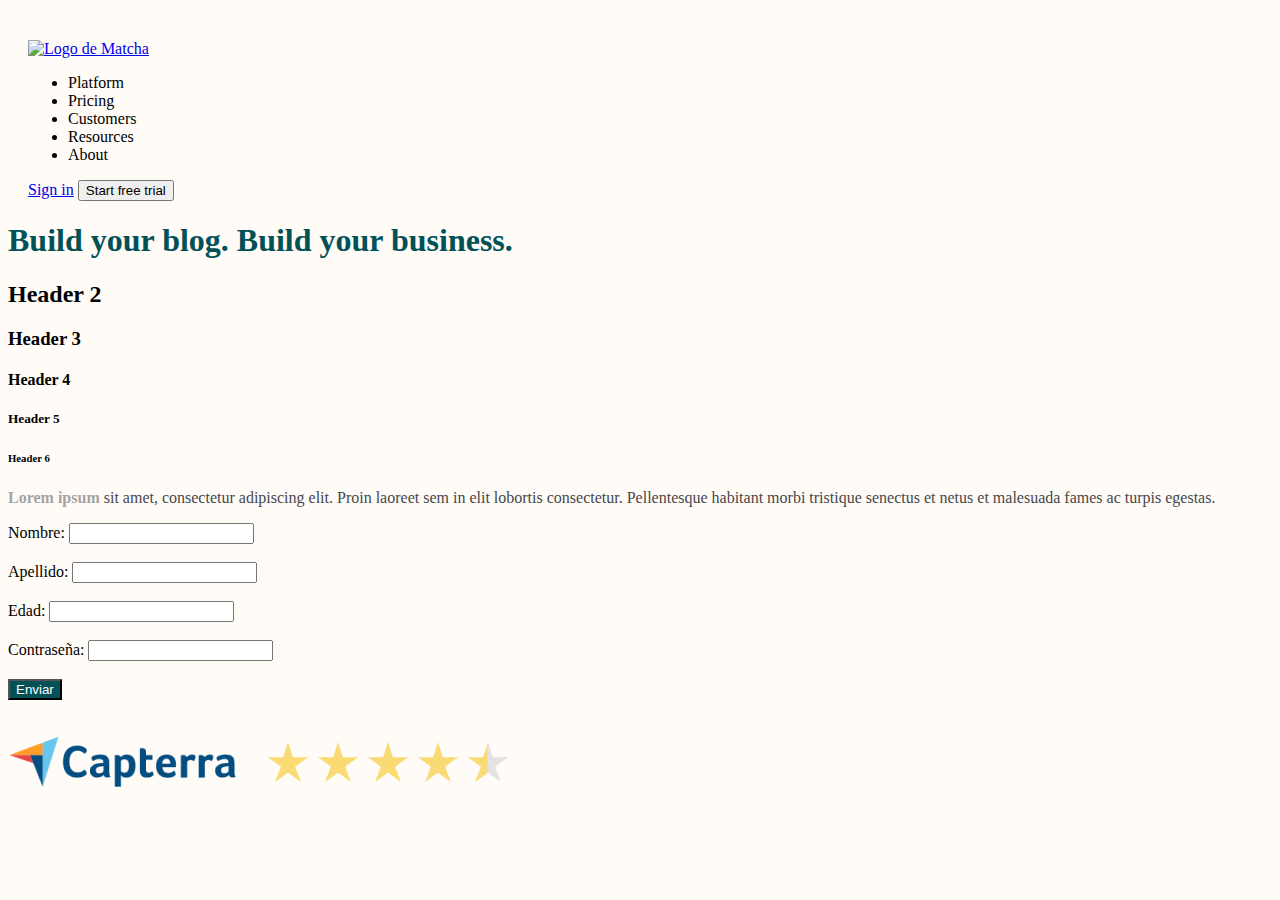
==== index.html @ bb0da8df "Reto 1" ====
<!DOCTYPE html>
<html>
  <head>
    <!--Aquí va la información importante pero no visible dentro del navegador-->
    <title>Matcha</title>
    <link rel="stylesheet" href="styles.css" />
  </head>
  <body>
    <header class="header">
      <!-- Logo con link a la página principal -->
      <a href="/" class="logo">
        <img
          src="https://getmatcha.com/wp-content/themes/getmatcha/img/footer_logo.svg"
          alt="Logo de Matcha"
        />
      </a>
      <!--Esta etiqueta sirve para agregar enlaces internos o externos. Para agregar la direccion del enlace se utiliza el atributo href. En este caso esta apuntando a la pagina principal, por eso se utiliza (/) para indicar que vamos a la raíz de la página-->
      <!-- Menú de navegación -->
      <nav class="navbar">
          <ul class="menu">
              <li class="menu-item">Platform</li>
              <li class="menu-item">Pricing</li>
              <li class="menu-item">Customers</li>
              <li class="menu-item">Resources</li>
              <li class="menu-item">About</li>
          </ul>
      </nav>
      <!-- Contenedor de acciones de usuario -->
      <div class="actions">
          <a href="/login">Sign in</a>
          <button>Start free trial</button>
      </div>
    </header>
    <!--Esto es lo que se verá en el navegador web-->
    <h1>Build your blog. Build your business.</h1>
    <h2>Header 2</h2>
    <h3>Header 3</h3>
    <h4>Header 4</h4>
    <h5>Header 5</h5>
    <h6>Header 6</h6>
    <!--Usando un parrafo-->
    <p>
      <b>Lorem ipsum </b> sit amet, consectetur adipiscing elit. Proin laoreet
      sem in elit lobortis consectetur. Pellentesque habitant morbi tristique
      senectus et netus et malesuada fames ac turpis egestas.
    </p>
    <form>
      <label for="name">Nombre:</label>
      <input type="text" id="name" name="userName" /><br /><br />
      <label for="lastName">Apellido:</label>
      <input type="text" id="lastName" name="userLastName" /><br /><br />
      <label for="age">Edad:</label>
      <input type="number" id="age" name="userAge" /><br /><br />
      <label for="password">Contraseña:</label>
      <input type="password" id="password" name="userPassword" /><br /><br />
      <button type="submit">Enviar</button>
    </form>
    <br /><br />
    <img src="capterra.png" alt="Logo de capterra" />
  </body>
</html>
---- styles.css ----
h1 {
    color: #025157;
}

p {
    color: #46484c;
}

p b {
    color: #8b8b8bcc;
}

form button {
    color: #fff;
    background-color: #025157;
}

body {
    background-color: #fffbf7;
}

.header {
    margin-top: 40px;
    margin-left: 20px;
    margin-right: 20px;
}
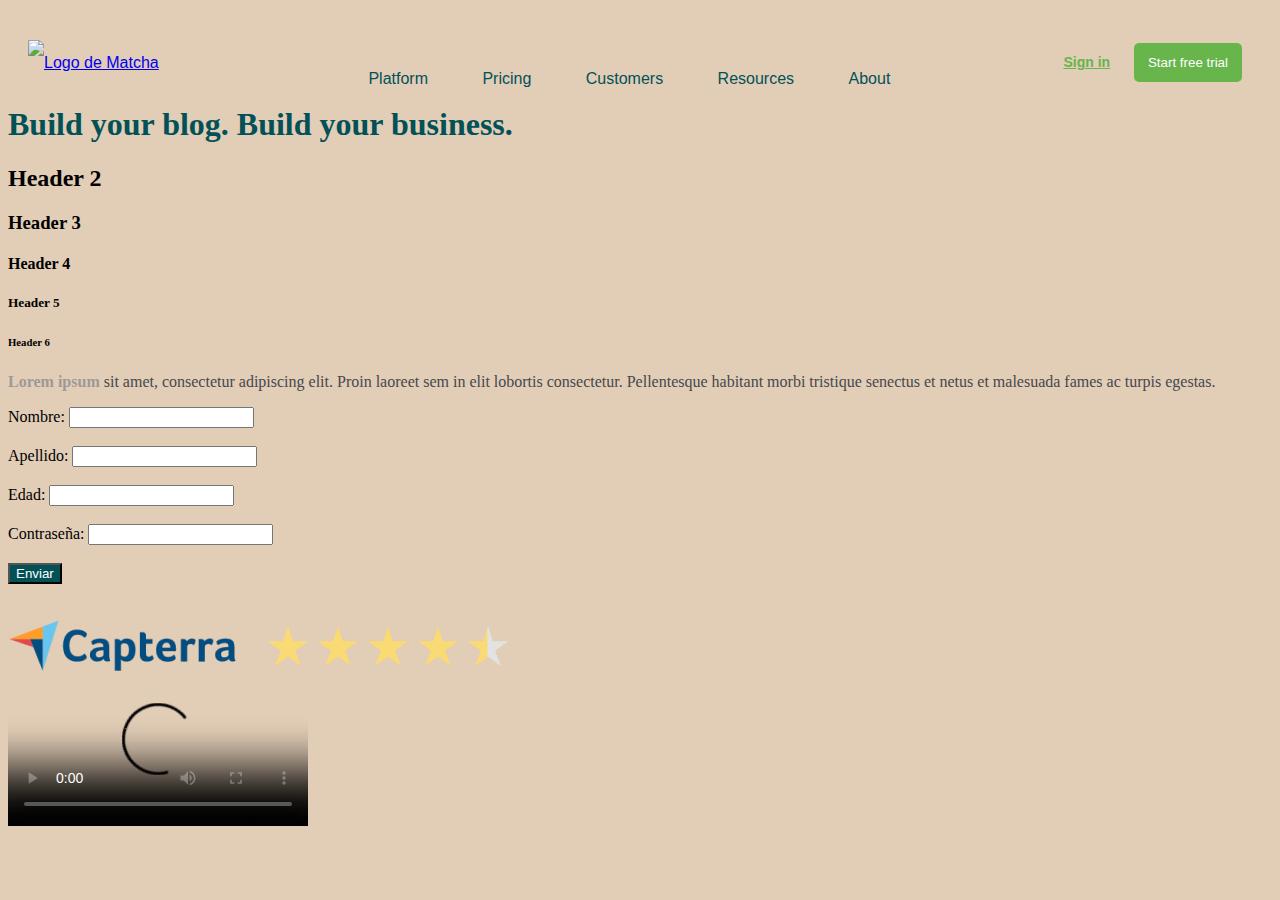
==== commit dfd98961: "reto 2 s3" ====
--- a/index.html
+++ b/index.html
@@ -57,5 +57,20 @@
     </form>
     <br /><br />
     <img src="capterra.png" alt="Logo de capterra" />
+    <section>
+      <video 
+        controls 
+        poster="https://cdn.videvo.net/videvo_files/video/premium/video0036/thumbnails/computer_code00_small.jpg"
+      >
+        <source 
+          type="video/webm"
+          src="https://cdn.videvo.net/videvo_files/video/premium/video0036/small_watermarked/computer_code00_preview.webm"
+        />
+        <source
+          type="video/mp4"
+          src="https://cdn.videvo.net/videvo_files/video/premium/video0036/small_watermarked/computer_code00_preview.mp4"
+        />
+      </video>
+    </section>
   </body>
 </html>
--- a/styles.css
+++ b/styles.css
@@ -16,11 +16,65 @@
 }
 
 body {
-    background-color: #fffbf7;
+    background-color: #e2cdb7;
 }
 
 .header {
     margin-top: 40px;
     margin-left: 20px;
     margin-right: 20px;
+    font-size: 0;
+    height: 45px;
+    font-family: sans-serif;
+}
+
+.header > * {
+    display: inline-block;
+    font-size: 16px;
+    vertical-align: middle;
+    height: 100%;
+    line-height: 45px;
+}
+
+.logo {
+    width: 15%;
+}
+
+.navbar {
+    width: 65%;
+    text-align: center;
+    color: #025157;
+    font-weight: 500;
+}
+
+.menu-item {
+    display: inline;
+    margin: 0 25px 0 25px;
+}
+
+.actions {
+    width: 20%;
+    text-align: right;
+    font-size: 14px;
+    font-weight: 600;
+}
+
+.actions > * {
+    margin: 0 10px 0 10px;
+}
+
+.logo > img {
+    height: 100%;
+}
+
+.actions a {
+    color: #67b54b;
+}
+
+.actions button {
+    color: #fff;
+    background-color: #67b54b;
+    padding: 12px 14px 12px 14px;
+    border-radius: 5px;
+    border: 0;
 }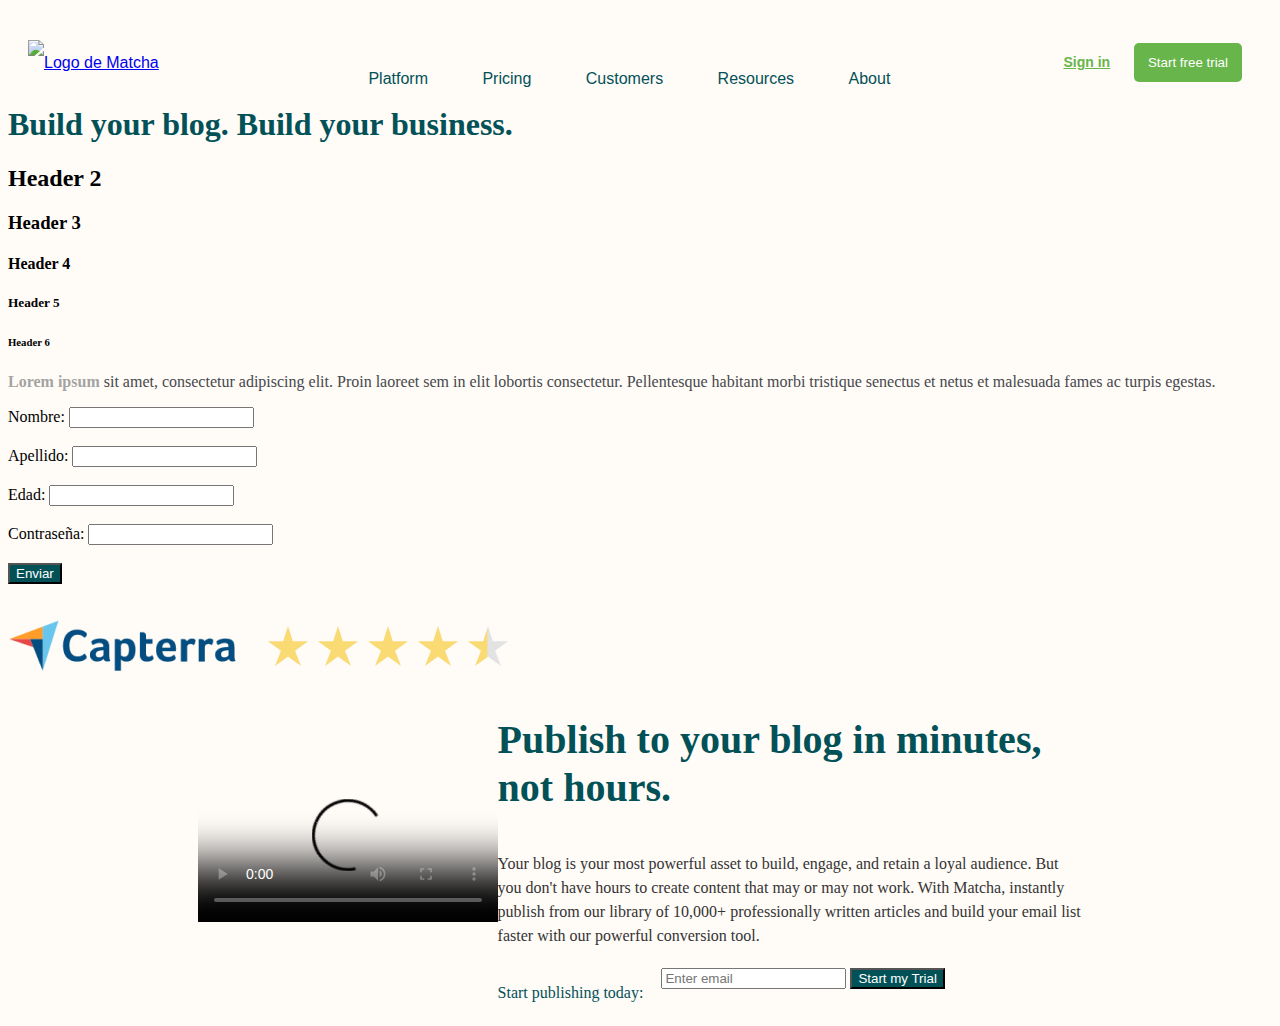
==== commit 0a4205d4: "Reto 2 s3" ====
--- a/index.html
+++ b/index.html
@@ -1,76 +1,85 @@
 <!DOCTYPE html>
 <html>
-  <head>
-    <!--Aquí va la información importante pero no visible dentro del navegador-->
-    <title>Matcha</title>
-    <link rel="stylesheet" href="styles.css" />
-  </head>
-  <body>
-    <header class="header">
-      <!-- Logo con link a la página principal -->
-      <a href="/" class="logo">
-        <img
-          src="https://getmatcha.com/wp-content/themes/getmatcha/img/footer_logo.svg"
-          alt="Logo de Matcha"
-        />
-      </a>
-      <!--Esta etiqueta sirve para agregar enlaces internos o externos. Para agregar la direccion del enlace se utiliza el atributo href. En este caso esta apuntando a la pagina principal, por eso se utiliza (/) para indicar que vamos a la raíz de la página-->
-      <!-- Menú de navegación -->
-      <nav class="navbar">
-          <ul class="menu">
-              <li class="menu-item">Platform</li>
-              <li class="menu-item">Pricing</li>
-              <li class="menu-item">Customers</li>
-              <li class="menu-item">Resources</li>
-              <li class="menu-item">About</li>
-          </ul>
-      </nav>
-      <!-- Contenedor de acciones de usuario -->
-      <div class="actions">
-          <a href="/login">Sign in</a>
-          <button>Start free trial</button>
-      </div>
-    </header>
-    <!--Esto es lo que se verá en el navegador web-->
-    <h1>Build your blog. Build your business.</h1>
-    <h2>Header 2</h2>
-    <h3>Header 3</h3>
-    <h4>Header 4</h4>
-    <h5>Header 5</h5>
-    <h6>Header 6</h6>
-    <!--Usando un parrafo-->
-    <p>
-      <b>Lorem ipsum </b> sit amet, consectetur adipiscing elit. Proin laoreet
-      sem in elit lobortis consectetur. Pellentesque habitant morbi tristique
-      senectus et netus et malesuada fames ac turpis egestas.
-    </p>
-    <form>
-      <label for="name">Nombre:</label>
-      <input type="text" id="name" name="userName" /><br /><br />
-      <label for="lastName">Apellido:</label>
-      <input type="text" id="lastName" name="userLastName" /><br /><br />
-      <label for="age">Edad:</label>
-      <input type="number" id="age" name="userAge" /><br /><br />
-      <label for="password">Contraseña:</label>
-      <input type="password" id="password" name="userPassword" /><br /><br />
-      <button type="submit">Enviar</button>
-    </form>
-    <br /><br />
-    <img src="capterra.png" alt="Logo de capterra" />
-    <section>
-      <video 
-        controls 
-        poster="https://cdn.videvo.net/videvo_files/video/premium/video0036/thumbnails/computer_code00_small.jpg"
-      >
-        <source 
-          type="video/webm"
-          src="https://cdn.videvo.net/videvo_files/video/premium/video0036/small_watermarked/computer_code00_preview.webm"
-        />
-        <source
-          type="video/mp4"
-          src="https://cdn.videvo.net/videvo_files/video/premium/video0036/small_watermarked/computer_code00_preview.mp4"
-        />
-      </video>
-    </section>
-  </body>
-</html>
+
+<head>
+  <!--Aquí va la información importante pero no visible dentro del navegador-->
+  <title>Matcha</title>
+  <link rel="stylesheet" href="styles.css" />
+</head>
+
+<body>
+  <header class="header">
+    <!-- Logo con link a la página principal -->
+    <a href="/" class="logo">
+      <img src="https://getmatcha.com/wp-content/themes/getmatcha/img/footer_logo.svg" alt="Logo de Matcha" />
+    </a>
+    <!--Esta etiqueta sirve para agregar enlaces internos o externos. Para agregar la direccion del enlace se utiliza el atributo href. En este caso esta apuntando a la pagina principal, por eso se utiliza (/) para indicar que vamos a la raíz de la página-->
+    <!-- Menú de navegación -->
+    <nav class="navbar">
+      <ul class="menu">
+        <li class="menu-item">Platform</li>
+        <li class="menu-item">Pricing</li>
+        <li class="menu-item">Customers</li>
+        <li class="menu-item">Resources</li>
+        <li class="menu-item">About</li>
+      </ul>
+    </nav>
+    <!-- Contenedor de acciones de usuario -->
+    <div class="actions">
+      <a href="/login">Sign in</a>
+      <button>Start free trial</button>
+    </div>
+  </header>
+  <!--Esto es lo que se verá en el navegador web-->
+  <h1>Build your blog. Build your business.</h1>
+  <h2>Header 2</h2>
+  <h3>Header 3</h3>
+  <h4>Header 4</h4>
+  <h5>Header 5</h5>
+  <h6>Header 6</h6>
+  <!--Usando un parrafo-->
+  <p>
+    <b>Lorem ipsum </b> sit amet, consectetur adipiscing elit. Proin laoreet
+    sem in elit lobortis consectetur. Pellentesque habitant morbi tristique
+    senectus et netus et malesuada fames ac turpis egestas.
+  </p>
+  <form>
+    <label for="name">Nombre:</label>
+    <input type="text" id="name" name="userName" /><br /><br />
+    <label for="lastName">Apellido:</label>
+    <input type="text" id="lastName" name="userLastName" /><br /><br />
+    <label for="age">Edad:</label>
+    <input type="number" id="age" name="userAge" /><br /><br />
+    <label for="password">Contraseña:</label>
+    <input type="password" id="password" name="userPassword" /><br /><br />
+    <button type="submit">Enviar</button>
+  </form>
+  <br /><br />
+  <img src="capterra.png" alt="Logo de capterra" />
+  <section class="promo">
+    <video controls
+      poster="https://cdn.videvo.net/videvo_files/video/premium/video0036/thumbnails/computer_code00_small.jpg">
+      <source type="video/webm"
+        src="https://cdn.videvo.net/videvo_files/video/premium/video0036/small_watermarked/computer_code00_preview.webm" />
+      <source type="video/mp4"
+        src="https://cdn.videvo.net/videvo_files/video/premium/video0036/small_watermarked/computer_code00_preview.mp4" />
+    </video>
+    <article class="publish">
+      <h3>Publish to your blog in minutes, not hours.</h3>
+      <p>
+        Your blog is your most powerful asset to build, engage, and retain a loyal audience. But you don't have hours to
+        create content that may or may not work. With Matcha, instantly publish from our library of 10,000+
+        professionally written articles and build your email list faster with our powerful conversion tool.
+      </p>
+      <form>
+        <p>Start publishing today:</p>
+        <div>
+          <input type="text" placeholder="Enter email" />
+          <button>Start my Trial</button>
+        </div>
+      </form>
+    </article>
+  </section>
+</body>
+
+</html>--- a/styles.css
+++ b/styles.css
@@ -16,7 +16,7 @@
 }
 
 body {
-    background-color: #e2cdb7;
+    background-color: #fffbf7;
 }
 
 .header {
@@ -77,4 +77,34 @@
     padding: 12px 14px 12px 14px;
     border-radius: 5px;
     border: 0;
+}
+
+.publish h3 {
+    font-family: 'Times New Roman', Times, serif;
+    font-size: 40px;
+    line-height: 48px;
+    color: #025157;
+}
+
+.publish > p {
+    font-size: 16px;
+    color: #343434;
+    line-height: 1.5;
+    margin-bottom: 20px;
+}
+
+.publish > form {
+    display: flex;
+}
+
+.publish > form p {
+    color: #025157;
+    margin-right: 18px;
+}
+
+.promo {
+    display: flex;
+    width: 70%;
+    margin: auto;
+    align-items: center;
 }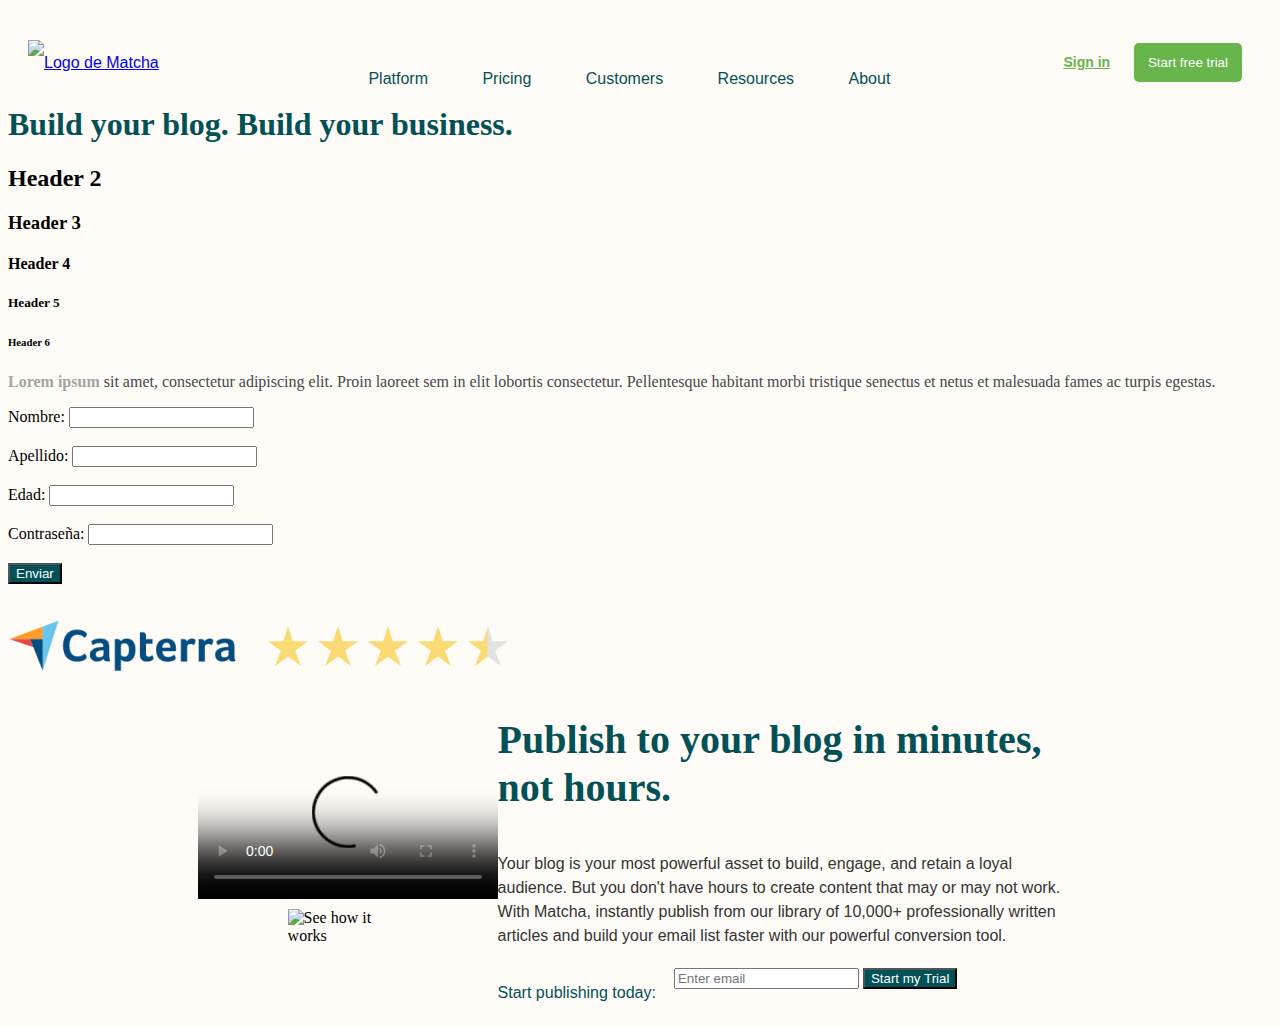
==== commit d3926daa: "reto 4 s3" ====
--- a/index.html
+++ b/index.html
@@ -57,13 +57,16 @@
   <br /><br />
   <img src="capterra.png" alt="Logo de capterra" />
   <section class="promo">
-    <video controls
-      poster="https://cdn.videvo.net/videvo_files/video/premium/video0036/thumbnails/computer_code00_small.jpg">
-      <source type="video/webm"
-        src="https://cdn.videvo.net/videvo_files/video/premium/video0036/small_watermarked/computer_code00_preview.webm" />
-      <source type="video/mp4"
-        src="https://cdn.videvo.net/videvo_files/video/premium/video0036/small_watermarked/computer_code00_preview.mp4" />
-    </video>
+    <article class="explanatory-video">
+      <video controls
+        poster="https://cdn.videvo.net/videvo_files/video/premium/video0036/thumbnails/computer_code00_small.jpg">
+        <source type="video/webm"
+          src="https://cdn.videvo.net/videvo_files/video/premium/video0036/small_watermarked/computer_code00_preview.webm" />
+        <source type="video/mp4"
+          src="https://cdn.videvo.net/videvo_files/video/premium/video0036/small_watermarked/computer_code00_preview.mp4" />
+      </video>
+      <img src="https://getmatcha.com/wp-content/themes/getmatcha/img/see_how_it_works.png" alt="See how it works" />
+    </article>
     <article class="publish">
       <h3>Publish to your blog in minutes, not hours.</h3>
       <p>
--- a/styles.css
+++ b/styles.css
@@ -91,6 +91,7 @@
     color: #343434;
     line-height: 1.5;
     margin-bottom: 20px;
+    font-family: 'Gill Sans', 'Gill Sans MT', Calibri, 'Trebuchet MS', sans-serif;
 }
 
 .publish > form {
@@ -100,6 +101,7 @@
 .publish > form p {
     color: #025157;
     margin-right: 18px;
+    font-family: sans-serif;
 }
 
 .promo {
@@ -107,4 +109,15 @@
     width: 70%;
     margin: auto;
     align-items: center;
+}
+
+.explanatory-video {
+    display: flex;
+    flex-direction: column;
+    align-items: center;
+}
+
+.explanatory-video img {
+    width: 120px;
+    margin-top: 10px;
 }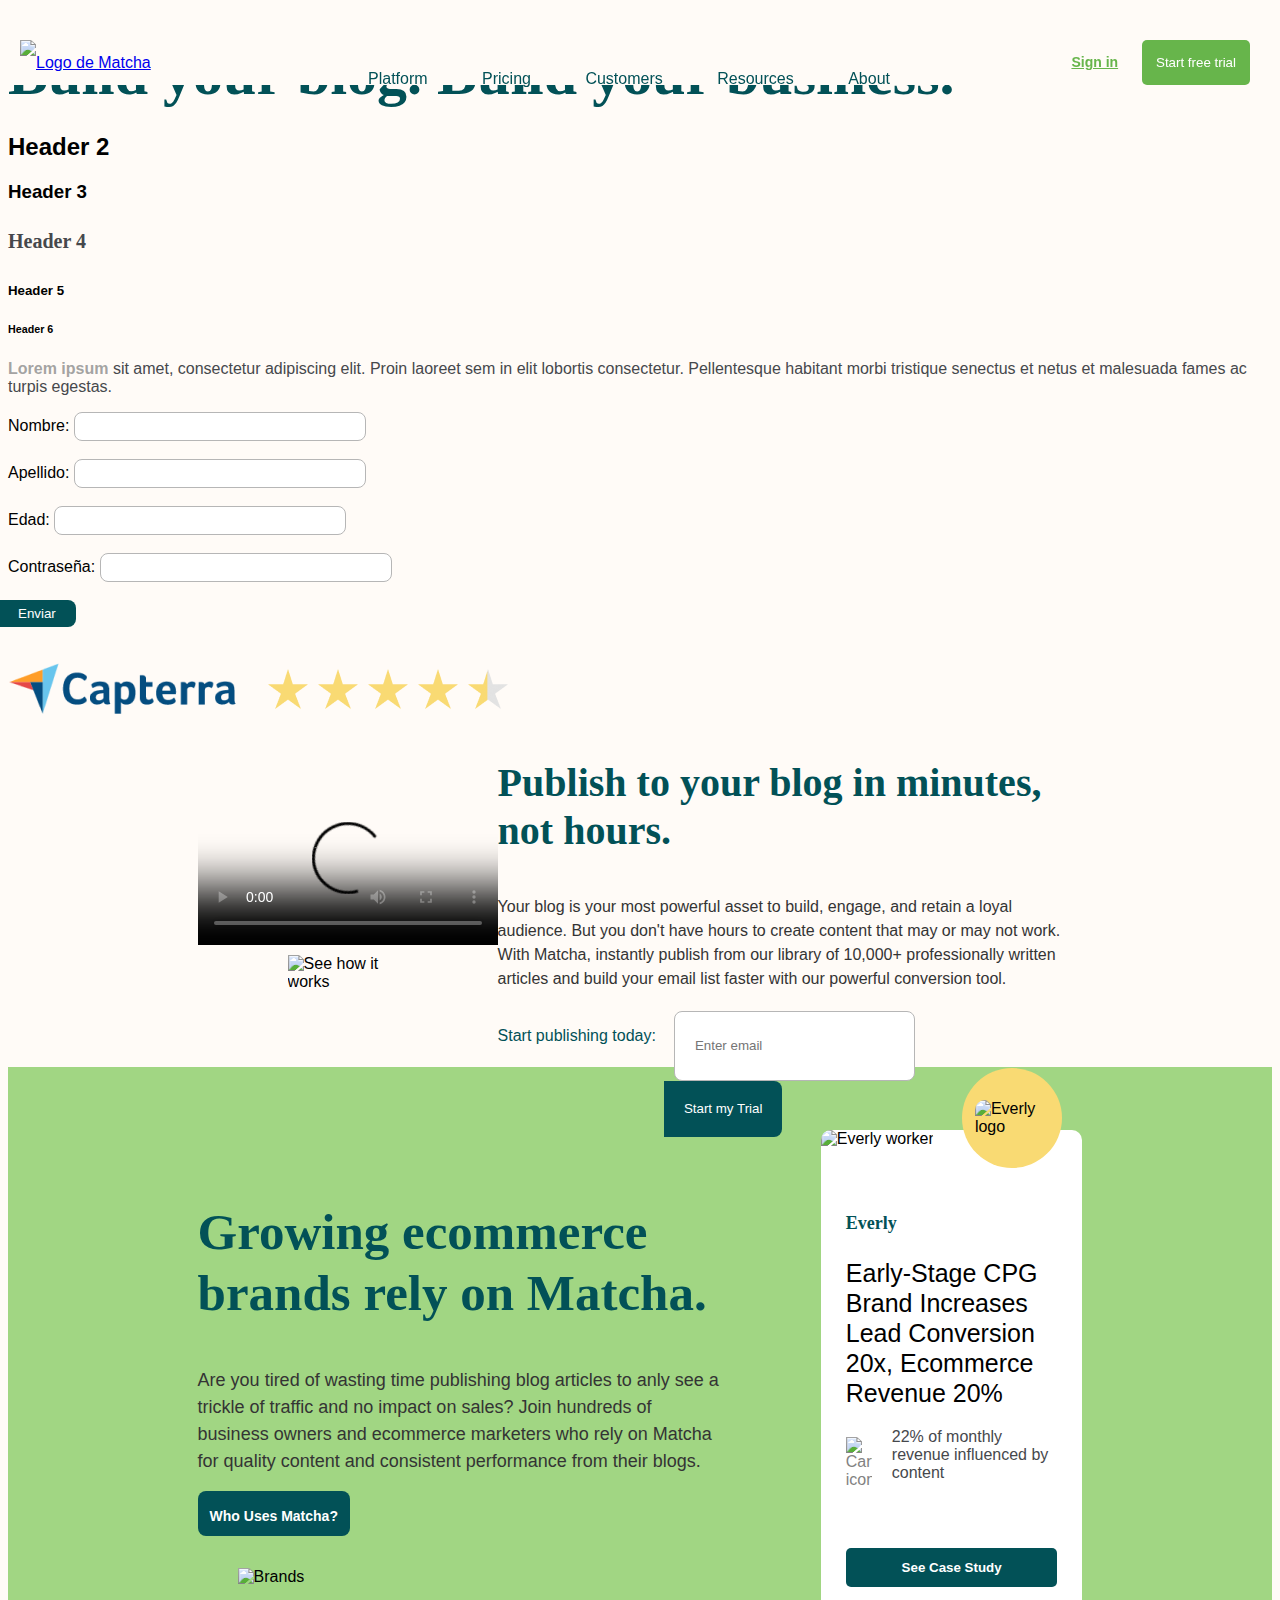
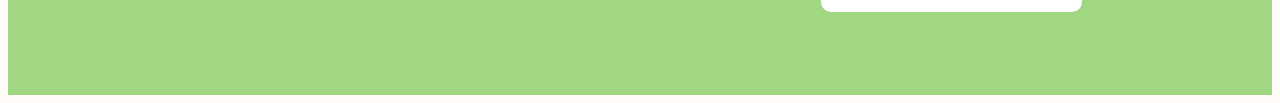
==== commit 9d2ab14f: "work s3" ====
--- a/index.html
+++ b/index.html
@@ -8,28 +8,30 @@
 </head>
 
 <body>
-  <header class="header">
-    <!-- Logo con link a la página principal -->
-    <a href="/" class="logo">
-      <img src="https://getmatcha.com/wp-content/themes/getmatcha/img/footer_logo.svg" alt="Logo de Matcha" />
-    </a>
-    <!--Esta etiqueta sirve para agregar enlaces internos o externos. Para agregar la direccion del enlace se utiliza el atributo href. En este caso esta apuntando a la pagina principal, por eso se utiliza (/) para indicar que vamos a la raíz de la página-->
-    <!-- Menú de navegación -->
-    <nav class="navbar">
-      <ul class="menu">
-        <li class="menu-item">Platform</li>
-        <li class="menu-item">Pricing</li>
-        <li class="menu-item">Customers</li>
-        <li class="menu-item">Resources</li>
-        <li class="menu-item">About</li>
-      </ul>
-    </nav>
-    <!-- Contenedor de acciones de usuario -->
-    <div class="actions">
-      <a href="/login">Sign in</a>
-      <button>Start free trial</button>
-    </div>
-  </header>
+  <section class="fixed-header">
+    <header class="header">
+      <!-- Logo con link a la página principal -->
+      <a href="/" class="logo">
+        <img src="https://getmatcha.com/wp-content/themes/getmatcha/img/footer_logo.svg" alt="Logo de Matcha" />
+      </a>
+      <!--Esta etiqueta sirve para agregar enlaces internos o externos. Para agregar la direccion del enlace se utiliza el atributo href. En este caso esta apuntando a la pagina principal, por eso se utiliza (/) para indicar que vamos a la raíz de la página-->
+      <!-- Menú de navegación -->
+      <nav class="navbar">
+        <ul class="menu">
+          <li class="menu-item">Platform</li>
+          <li class="menu-item">Pricing</li>
+          <li class="menu-item">Customers</li>
+          <li class="menu-item">Resources</li>
+          <li class="menu-item">About</li>
+        </ul>
+      </nav>
+      <!-- Contenedor de acciones de usuario -->
+      <div class="actions">
+        <a href="/login">Sign in</a>
+        <button>Start free trial</button>
+      </div>
+    </header>
+  </section>
   <!--Esto es lo que se verá en el navegador web-->
   <h1>Build your blog. Build your business.</h1>
   <h2>Header 2</h2>
@@ -83,6 +85,47 @@
       </form>
     </article>
   </section>
+  <section class="studycases">
+    <article class="overview">
+      <h2>
+       Growing ecommerce brands rely on Matcha.
+      </h2>
+      <p>
+        Are you tired of wasting time publishing blog articles to anly see a trickle of traffic and no impact on sales?
+        Join hundreds of business owners and ecommerce marketers who rely on Matcha for quality content and consistent
+        performance from their blogs.
+      </p>
+      <button type="button">
+        Who Uses Matcha?
+      </button>
+      <figure>
+        <img src="https://getmatcha.com/wp-content/uploads/2019/09/brands_group.png" alt="Brands">
+      </figure>
+    </article>
+    <article class="carousel-stories">
+      <div class="card">
+        <div class="card-media">
+          <figure>
+            <img src="https://getmatcha.com/wp-content/uploads/2019/05/profile-headshot-square.png" alt="Everly worker">
+          </figure>
+          <div class="company">
+            <img src="https://getmatcha.com/wp-content/uploads/2019/05/everly_logo_blue_v3_x60@2x.png" alt="Everly logo">
+          </div>
+        </div>
+        <div class="card-body">
+          <h4>Everly</h4>
+          <h3>Early-Stage CPG Brand Increases Lead Conversion 20x, Ecommerce Revenue 20%</h3>
+          <div class="results">
+            <img src="https://getmatcha.com/wp-content/themes/getmatcha/img/icon_cart.png" alt="Cart icon">
+            <p>22% of monthly revenue influenced by content</p>
+          </div>
+        </div>
+        <div class="card-footer">
+          <button>See Case Study</button>
+        </div>
+      </div>
+    </article>
+  </section>
 </body>
 
 </html>--- a/styles.css
+++ b/styles.css
@@ -1,5 +1,15 @@
 h1 {
     color: #025157;
+    font-family: 'Alegreya', serif;
+    font-size: 60px;
+    margin-bottom: 24px;
+}
+
+h4 {
+    color: #46484c;
+    font-family: "Slabo 27px", serif;
+    font-size: 20px;
+    margin-bottom: 30px;
 }
 
 p {
@@ -17,6 +27,7 @@
 
 body {
     background-color: #fffbf7;
+    font-family: "Open Sans", sans-serif;
 }
 
 .header {
@@ -79,7 +90,8 @@
     border: 0;
 }
 
-.publish h3 {
+.publish h3
+ {
     font-family: 'Times New Roman', Times, serif;
     font-size: 40px;
     line-height: 48px;
@@ -104,6 +116,10 @@
     font-family: sans-serif;
 }
 
+.publish {
+    flex: 1;
+}
+
 .promo {
     display: flex;
     width: 70%;
@@ -120,4 +136,177 @@
 .explanatory-video img {
     width: 120px;
     margin-top: 10px;
+}
+
+.fixed-header {
+    position: fixed;
+    top: 0;
+    left: 0;
+    right: 0;
+    background-color: #fffbf7;
+}
+
+form {
+    height: 55px:
+}
+
+input, button{
+    height: 100%;
+    border-radius: 8px;
+}
+
+input {
+    border: 1px solid #b6b6b6;
+    padding: 6px 20px;
+    width: 60%;
+    max-width: 250px;
+}
+
+button {
+    background-color: #025157;
+    color: #fff;
+    border: none;
+    border-top-left-radius: 0;
+    border-bottom-left-radius: 0;
+    padding: 6px 20px;
+    margin-left: -10px;
+}
+
+figure {
+    margin-top: 32px;
+}
+
+.studycases {
+    background-color: #a1d683;
+    padding: 5% 15%;
+    display: flex;
+    align-items: center;
+    justify-content: space-around;
+}
+
+.studycases .overview {
+    flex: 2;
+    padding-right: 100px;
+}
+.studycases .overview h2 {
+    font-family: "Alegreya", serif;
+    font-size: 51px;
+    line-height: 61px;
+    color: #025157;
+}
+
+.studycases .overview p {
+    color: #343434;
+    font-size: 18px;
+    line-height: 1.5;
+    margin-bottom: 1rem;
+}
+
+.studycases .overview button {
+    font-size: 14px;
+    padding: 12px 12px 6px 12px;
+    border-radius: 8px;
+    height: 45px;
+    font-weight: 600;
+    margin-left: 0;
+}
+
+.studycases .overview img {
+    width: 500px;
+    max-width: 100%;
+}
+
+.studycases .carousel-stories {
+    flex: 1;
+}
+
+.studycases .carousel-stories .card {
+    max-width: 370px;
+    width: 100%;
+    background-color: #fff;
+    border-radius: 10px; 
+}
+
+.studycases .carousel-stories .card .card-media img {
+    width: 100%;
+    max-height: 16vw;
+    border-top-left-radius: 10px;
+    border-top-right-radius: 10px;
+}
+
+.studycases .carousel-stories .card .card-media figure {
+    margin-top: 0;
+    margin-left: 0;
+    margin-right: 0;
+}
+
+.studycases .carousel-stories .card .card-media {
+    position: relative;
+}
+
+.studycases .carousel-stories .card .card-media .company {
+    position: absolute;
+    bottom: -20px;
+    right: 20px;
+    width: 100px;
+    height: 100px;
+    background-color: #f9da73;
+    border-radius: 50%;
+    display: flex;
+    justify-content: center;
+    align-items: center;
+}
+
+.studycases .carousel-stories .card .card-media .company img {
+    max-width: 75%;
+}
+
+.studycases .carousel-stories .card .card-body, .studycases .carousel-stories .card .card-footer {
+    padding: 25px;
+}
+
+.studycases .carousel-stories .card .card-body h4 {
+    color: #025157;
+    font-size: 18px;
+    font-weight: 600;
+    line-height: 20px;
+    margin-bottom: 12px;
+}
+
+.studycases .carousel-stories .card .card-body h3 {
+    font-size: 25px;
+    font-weight: 400;
+    line-height: 30px;
+    margin-bottom: 20px;
+}
+
+.studycases .carousel-stories .card .card-body .results {
+    display: flex;
+    align-items: center;
+    color: #828282;
+}
+
+.studycases .carousel-stories .card .card-body .results img {
+    width: 26px;
+    margin-right: 20px;
+}
+
+.studycases .carousel-stories .card .card-body .results p {
+    margin-top: 0;
+}
+
+.studycases .carousel-stories .card .card-footer {
+    margin-bottom: 20px;
+    background-color: unset;
+    border-top: unset;
+}
+
+.studycases .carousel-stories .card .card-footer button {
+    display: block;
+    margin-left: 0;
+    border-radius: 5px;
+    font-size: 13;
+    font-weight: 600;
+    padding: 12px 20px;
+    width: 100%;
 }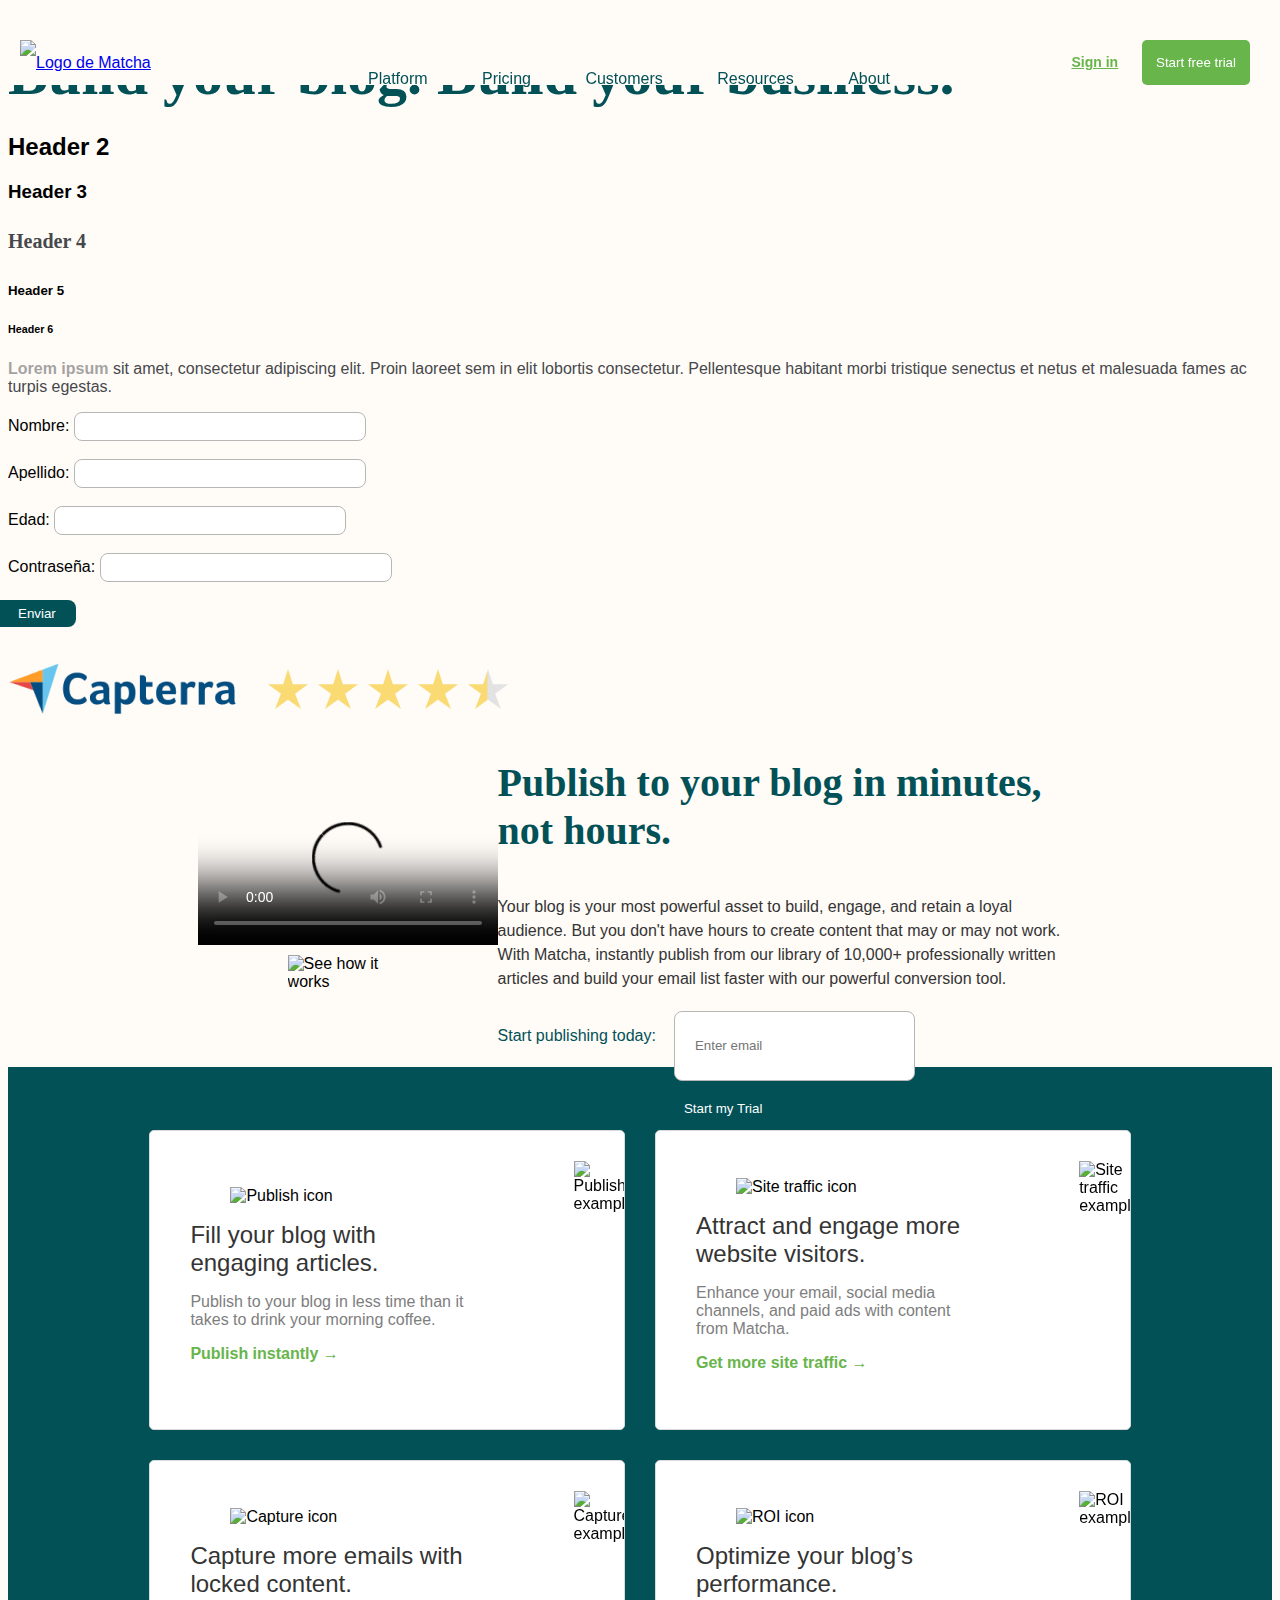
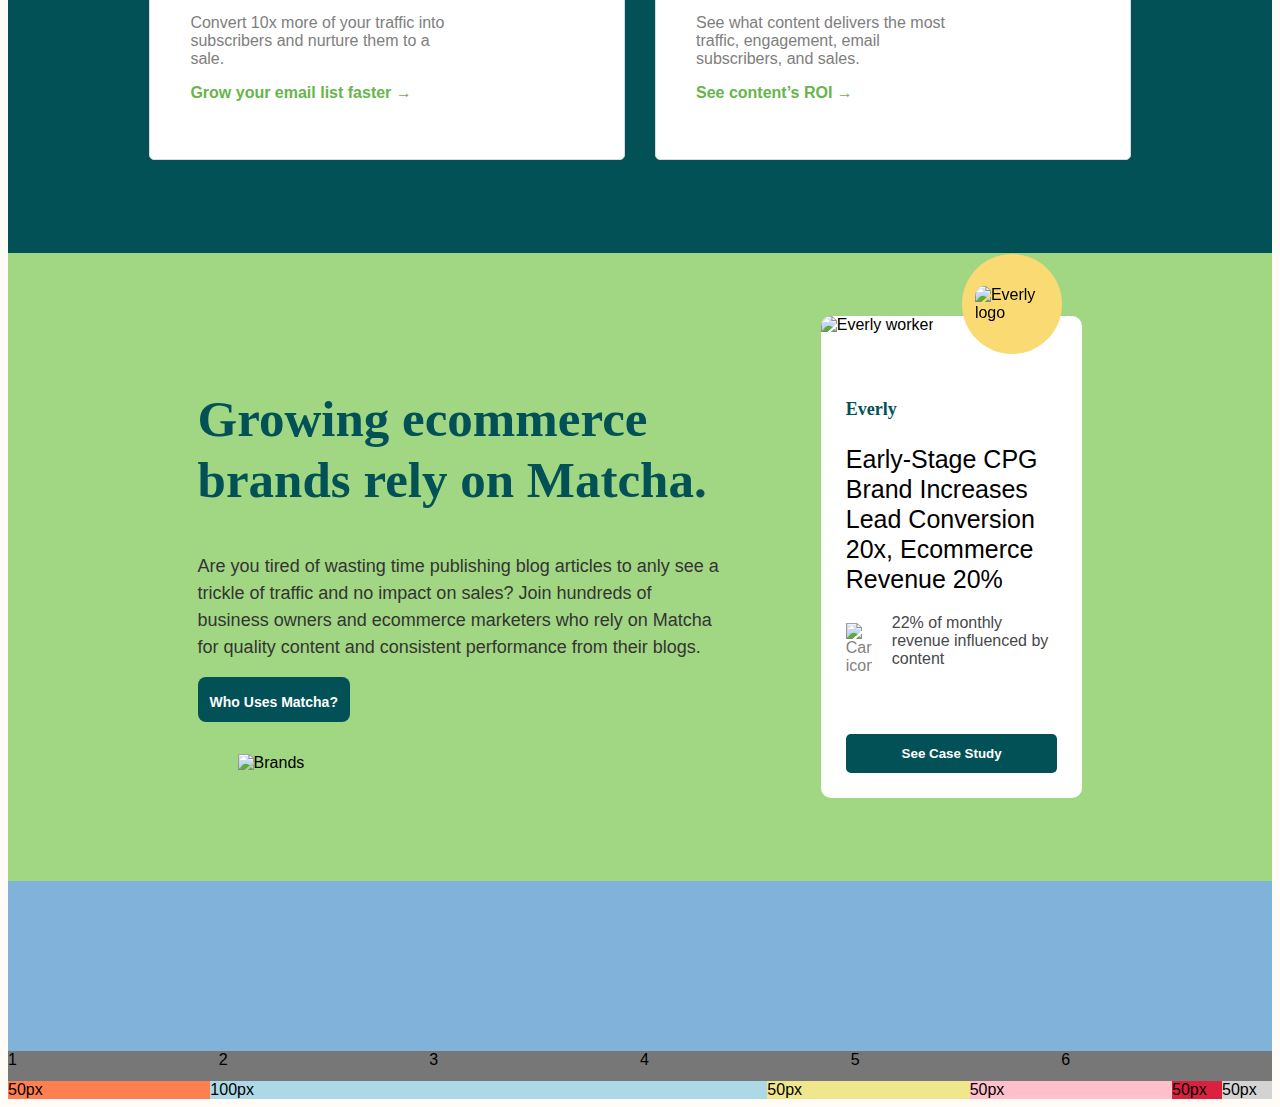
==== commit 8d19db23: "Prework S4" ====
--- a/index.html
+++ b/index.html
@@ -85,6 +85,106 @@
       </form>
     </article>
   </section>
+  <!-- Contenido de publicidad viene antes de esta sección -->
+  <section class="features">
+    <article class="feature-card">
+      <div class="feature-content">
+        <figure>
+          <img
+            src="https://getmatcha.com/wp-content/themes/getmatcha/img/icon_publish.png"
+            alt="Publish icon"
+          />
+        </figure>
+        <h3>Fill your blog with engaging articles.</h3>
+        <p>
+          Publish to your blog in less time than it takes to drink your
+          morning coffee.
+        </p>
+        <a href="">Publish instantly →</a>
+      </div>
+      <div class="feature-image">
+        <figure>
+          <img
+            src="https://getmatcha.com/wp-content/themes/getmatcha/img/image_publish.png"
+            alt="Publish example"
+          />
+        </figure>
+      </div>
+    </article>
+    <article class="feature-card">
+      <div class="feature-content">
+        <figure>
+          <img
+            src="https://getmatcha.com/wp-content/themes/getmatcha/img/icon_site_traffic.png"
+            alt="Site traffic icon"
+          />
+        </figure>
+        <h3>Attract and engage more website visitors.</h3>
+        <p>
+          Enhance your email, social media channels, and paid ads with content
+          from Matcha.
+        </p>
+        <a href="">Get more site traffic →</a>
+      </div>
+      <div class="feature-image">
+        <figure>
+          <img
+            src="https://getmatcha.com/wp-content/themes/getmatcha/img/image_site_traffic.png"
+            alt="Site traffic example"
+          />
+        </figure>
+      </div>
+    </article>
+    <article class="feature-card">
+      <div class="feature-content">
+        <figure>
+          <img
+            src="https://getmatcha.com/wp-content/themes/getmatcha/img/icon_capture.png"
+            alt="Capture icon"
+          />
+        </figure>
+        <h3>Capture more emails with locked content.</h3>
+        <p>
+          Convert 10x more of your traffic into subscribers and nurture them
+          to a sale.
+        </p>
+        <a href="">Grow your email list faster →</a>
+      </div>
+      <div class="feature-image">
+        <figure>
+          <img
+            src="https://getmatcha.com/wp-content/themes/getmatcha/img/image_capture.png"
+            alt="Capture example"
+          />
+        </figure>
+      </div>
+    </article>
+    <article class="feature-card">
+      <div class="feature-content">
+        <figure>
+          <img
+            src="https://getmatcha.com/wp-content/themes/getmatcha/img/icon_roi.png"
+            alt="ROI icon"
+          />
+        </figure>
+        <h3>Optimize your blog’s performance.</h3>
+        <p>
+          See what content delivers the most traffic, engagement, email
+          subscribers, and sales.
+        </p>
+        <a href="">See content’s ROI →</a>
+      </div>
+      <div class="feature-image">
+        <figure>
+          <img
+            src="https://getmatcha.com/wp-content/themes/getmatcha/img/image_roi.png"
+            alt="ROI example"
+          />
+        </figure>
+      </div>
+    </article>
+  </section>
+  <!-- Contenido de casos de éxito vienen después -->
   <section class="studycases">
     <article class="overview">
       <h2>
@@ -126,6 +226,23 @@
       </div>
     </article>
   </section>
+  <div class="container">  
+    <div class="item">1</div> 
+    <div class="item">2</div>
+    <div class="item">3</div>
+    <div class="item">4</div> 
+    <div class="item">5</div>
+    <div class="item">6</div>
+  </div>
+
+  <div id="main" class="main">
+    <div style="background-color:coral;"> 50px </div>
+    <div style="background-color:lightblue;"> 100px</div>
+    <div style="background-color:khaki;">50px</div>
+    <div style="background-color:pink;"> 50px</div>
+    <div style="background-color:rgb(218, 33, 64);"> 50px</div>
+    <div style="background-color:lightgrey;">50px</div>
+  </div>
 </body>
 
 </html>--- a/styles.css
+++ b/styles.css
@@ -309,4 +309,124 @@
     font-weight: 600;
     padding: 12px 20px;
     width: 100%;
-}+}
+
+.container{ 
+    display: flex;
+    width: 100%;
+    height: 200px;
+    align-items: flex-end;
+    background: rgb(129, 178, 218);
+  }
+  
+  .container > .item {
+      background: #777;
+      width: 20%;
+      height: 30px;
+  }
+
+  #main {
+    display: flex;
+  }
+
+  #main div:nth-of-type(1) {           
+    flex-grow: 1;      
+  }
+  
+  #main div:nth-of-type(2) {
+    flex-grow: 3;
+  }
+  
+  #main div:nth-of-type(3) {  
+    flex-grow: 1;
+  }
+  
+  #main div:nth-of-type(4) {
+    flex-grow: 1;
+  }
+
+  #main div {
+    flex-grow: 1;
+    flex-shrink: 1;
+    flex-basis: 100px;
+  }
+  
+  #main div:nth-of-type(2) {
+    flex-shrink: 3;
+  }
+
+  #main div {
+    flex-grow: 0;
+    flex-shrink: 0;
+    flex-basis: 50px;
+  }
+  
+  #main div:nth-of-type(2) {
+    flex-basis: 100px;
+  }
+
+  .features {
+    background-color: #025157;
+    padding: 5% 10%;
+    display: grid;
+    grid-template: repeat(2, 330px) / repeat(2, 1fr);
+  }
+  
+  .features .feature-card {
+    margin-bottom: 30px;
+    margin-left: 15px;
+    margin-right: 15px;
+    background-color: #fff;
+    border: 1px solid #dadada;
+    border-radius: 5px;
+    display: flex;
+    align-items: center;
+    overflow: hidden;
+  }
+  
+  .features .feature-card .feature-content {
+    padding: 30px 20px 40px 40px;
+    flex: 2;
+  }
+  
+  .features .feature-card .feature-content > * {
+    margin-bottom: 1rem;
+    margin-top: 0;
+  }
+  
+  .features .feature-card .feature-content img {
+    width: 50px;
+  }
+  
+  .features .feature-card .feature-content h3 {
+    font-size: 24px;
+    color: #343434;
+    font-weight: 400;
+  }
+  
+  .features .feature-card .feature-content p {
+    font-size: 16px;
+    color: #7e7e7e;
+    font-weight: 400;
+  }
+  
+  .features .feature-card .feature-content a {
+    font-size: 16px;
+    color: #67b54b;
+    font-weight: 600;
+    text-decoration: none;
+  }
+  
+  .features .feature-card .feature-image {
+    flex: 1;
+    width: 40%;
+    position: relative;
+    right: -50px;
+    height: 80%;
+  }
+  
+  .features .feature-card .feature-image figure,
+  .features .feature-card .feature-image img {
+    margin-top: 0;
+    height: 100%;
+  }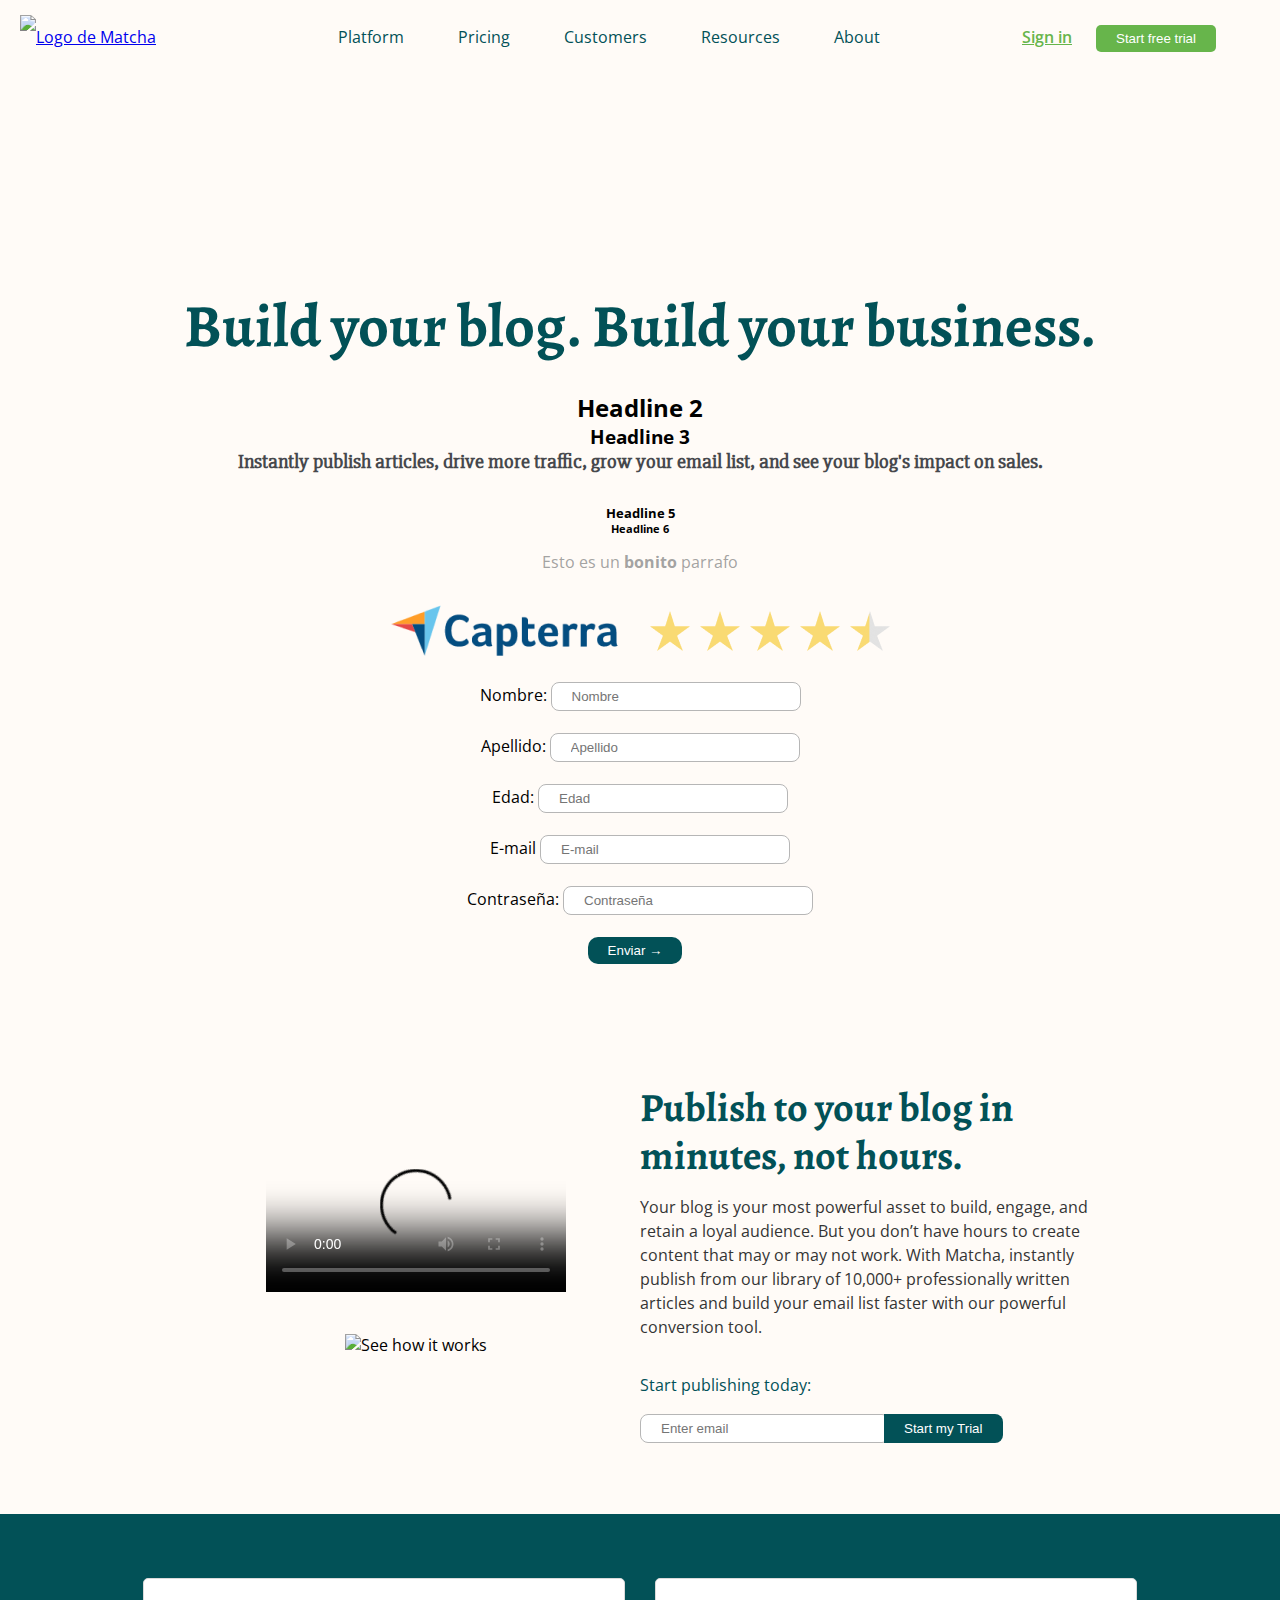
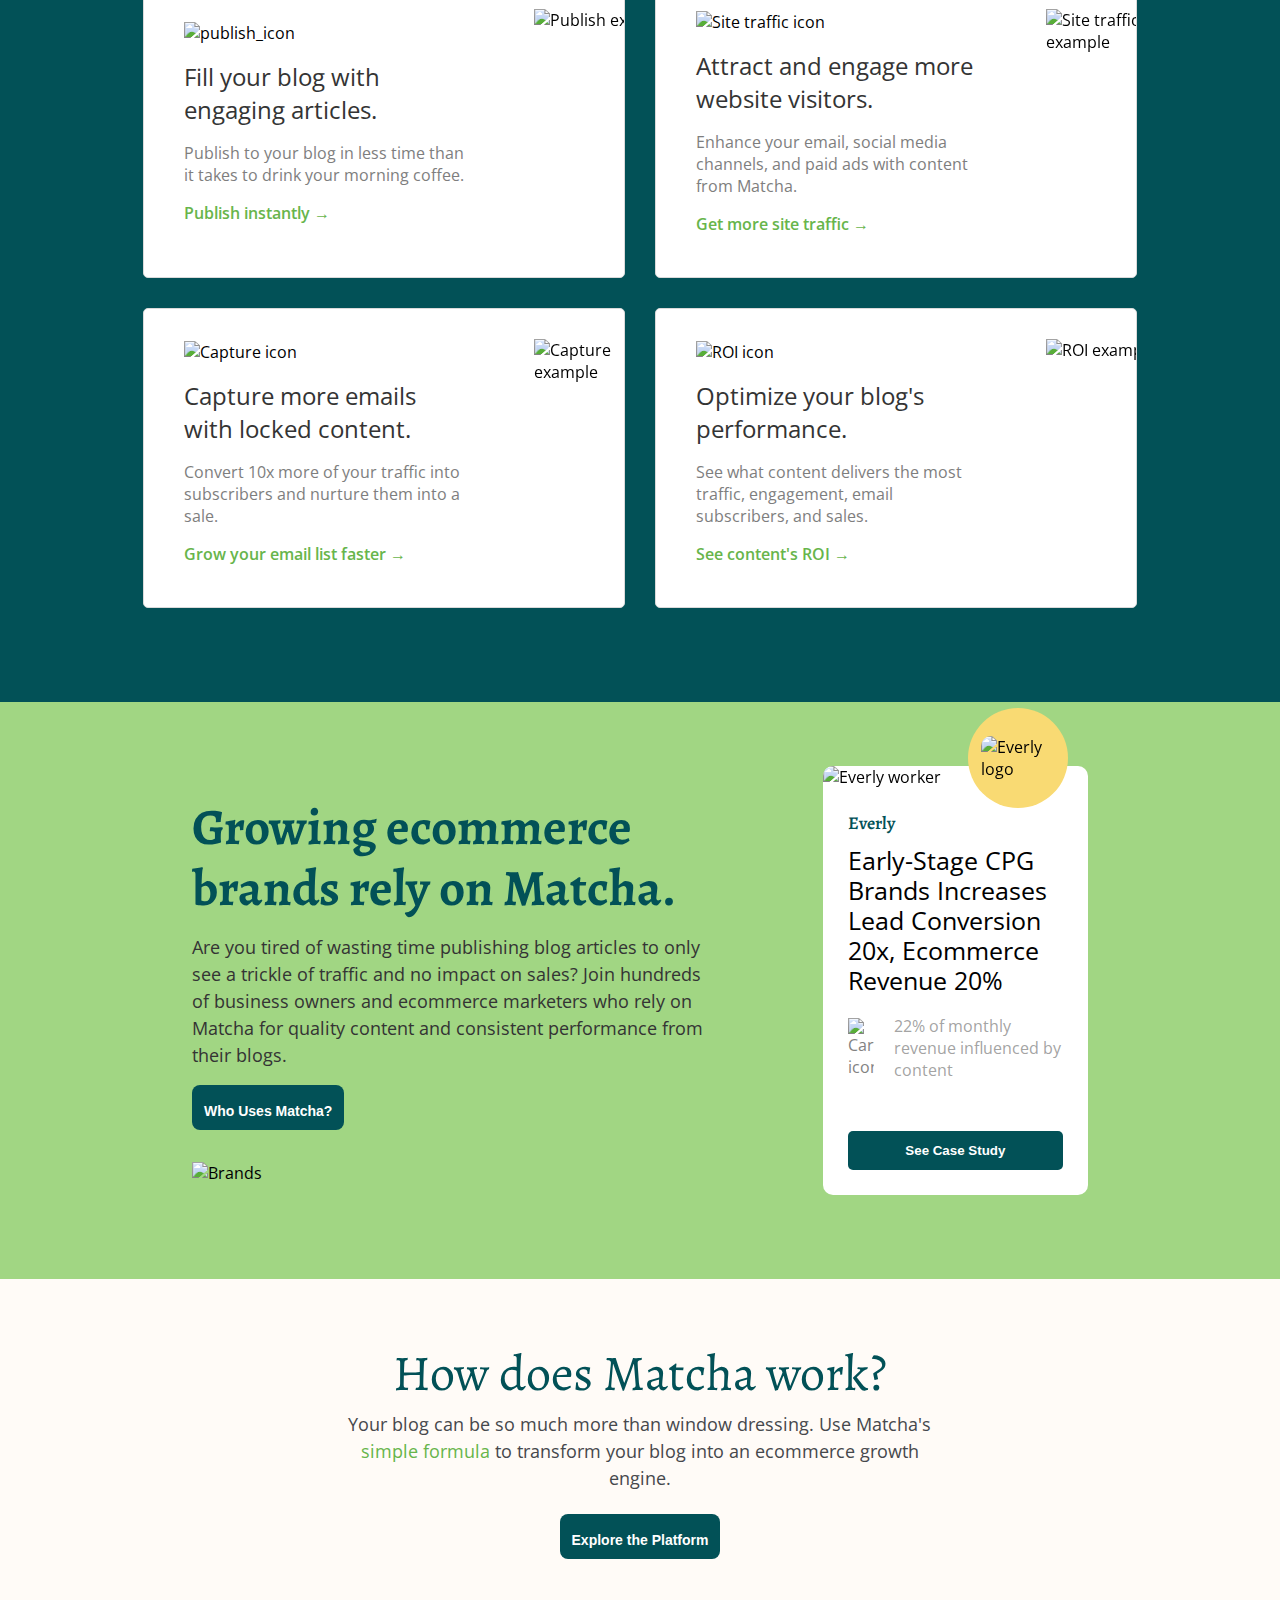
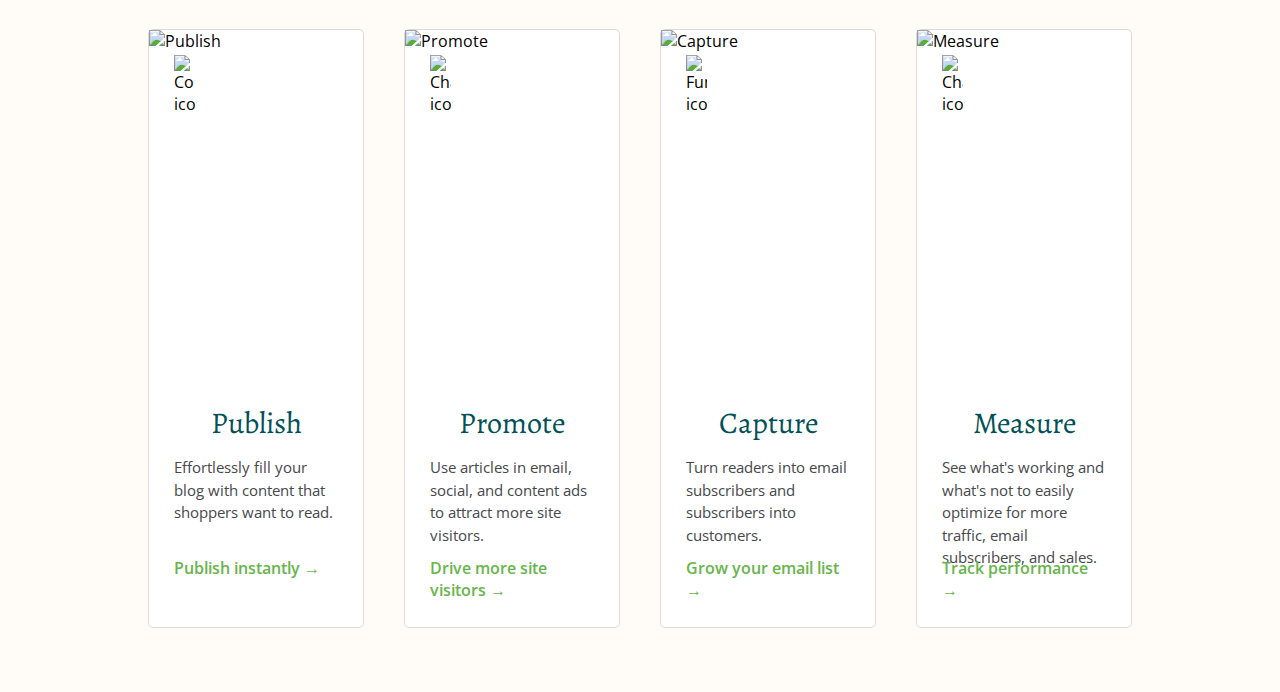
==== commit 8b37ee9c: "Proyecto actualizado hasta s5" ====
--- a/index.html
+++ b/index.html
@@ -2,247 +2,294 @@
 <html>
 
 <head>
-  <!--Aquí va la información importante pero no visible dentro del navegador-->
-  <title>Matcha</title>
-  <link rel="stylesheet" href="styles.css" />
+    <!-- Aquí va información importante pero no visible dentro del navegador -->
+    <title>Matcha</title>
+    <link rel="stylesheet" href="styles.css">
+    <link rel="preconnect" href="https://fonts.googleapis.com">
+    <link rel="preconnect" href="https://fonts.gstatic.com" crossorigin>
+    <link href="https://fonts.googleapis.com/css2?family=Alegreya:wght@800&family=Open+Sans:wght@300&family=Slabo+27px&display=swap" rel="stylesheet">
+    <meta charset="UTF-8">
+    <meta name="viewport" content="width=device-width, initial-scale=1.0, user-scalable=no">
+    <!--En el valor del atributo content de esta etiqueta hemos establecido ciertas reglas tales como 
+        indicar que el width siempre va a hacer el tamaño del dispositivo del cuál se está viendo 
+        nuestro sitio web, a su vez, por defecto indicamos que la escala inicial de la página es de 1, 
+        esto nos sirve para dispositivos táctiles que tienen capacidad de hacer zoom y que pueden 
+        alterar la escala en la que se visualiza la página y por último indicamos que el usuario no 
+        pueda hacer zoom desde una pantalla táctil.-->
 </head>
 
 <body>
-  <section class="fixed-header">
-    <header class="header">
-      <!-- Logo con link a la página principal -->
-      <a href="/" class="logo">
-        <img src="https://getmatcha.com/wp-content/themes/getmatcha/img/footer_logo.svg" alt="Logo de Matcha" />
-      </a>
-      <!--Esta etiqueta sirve para agregar enlaces internos o externos. Para agregar la direccion del enlace se utiliza el atributo href. En este caso esta apuntando a la pagina principal, por eso se utiliza (/) para indicar que vamos a la raíz de la página-->
-      <!-- Menú de navegación -->
-      <nav class="navbar">
-        <ul class="menu">
-          <li class="menu-item">Platform</li>
-          <li class="menu-item">Pricing</li>
-          <li class="menu-item">Customers</li>
-          <li class="menu-item">Resources</li>
-          <li class="menu-item">About</li>
-        </ul>
-      </nav>
-      <!-- Contenedor de acciones de usuario -->
-      <div class="actions">
-        <a href="/login">Sign in</a>
-        <button>Start free trial</button>
-      </div>
-    </header>
-  </section>
-  <!--Esto es lo que se verá en el navegador web-->
-  <h1>Build your blog. Build your business.</h1>
-  <h2>Header 2</h2>
-  <h3>Header 3</h3>
-  <h4>Header 4</h4>
-  <h5>Header 5</h5>
-  <h6>Header 6</h6>
-  <!--Usando un parrafo-->
-  <p>
-    <b>Lorem ipsum </b> sit amet, consectetur adipiscing elit. Proin laoreet
-    sem in elit lobortis consectetur. Pellentesque habitant morbi tristique
-    senectus et netus et malesuada fames ac turpis egestas.
-  </p>
-  <form>
-    <label for="name">Nombre:</label>
-    <input type="text" id="name" name="userName" /><br /><br />
-    <label for="lastName">Apellido:</label>
-    <input type="text" id="lastName" name="userLastName" /><br /><br />
-    <label for="age">Edad:</label>
-    <input type="number" id="age" name="userAge" /><br /><br />
-    <label for="password">Contraseña:</label>
-    <input type="password" id="password" name="userPassword" /><br /><br />
-    <button type="submit">Enviar</button>
-  </form>
-  <br /><br />
-  <img src="capterra.png" alt="Logo de capterra" />
-  <section class="promo">
-    <article class="explanatory-video">
-      <video controls
-        poster="https://cdn.videvo.net/videvo_files/video/premium/video0036/thumbnails/computer_code00_small.jpg">
-        <source type="video/webm"
-          src="https://cdn.videvo.net/videvo_files/video/premium/video0036/small_watermarked/computer_code00_preview.webm" />
-        <source type="video/mp4"
-          src="https://cdn.videvo.net/videvo_files/video/premium/video0036/small_watermarked/computer_code00_preview.mp4" />
-      </video>
-      <img src="https://getmatcha.com/wp-content/themes/getmatcha/img/see_how_it_works.png" alt="See how it works" />
-    </article>
-    <article class="publish">
-      <h3>Publish to your blog in minutes, not hours.</h3>
-      <p>
-        Your blog is your most powerful asset to build, engage, and retain a loyal audience. But you don't have hours to
-        create content that may or may not work. With Matcha, instantly publish from our library of 10,000+
-        professionally written articles and build your email list faster with our powerful conversion tool.
-      </p>
-      <form>
-        <p>Start publishing today:</p>
+    <section class="fixedHeader">
+        <header class="header">
+            <a href=".index.html" class="logo">
+                <img src="https://getmatcha.com/wp-content/themes/getmatcha/img/footer_logo.svg" alt="Logo de Matcha">
+            </a>
+            <nav class="navbar">
+                <ul>
+                    <li class="menu-item">Platform</li>
+                    <li class="menu-item">Pricing</li>
+                    <li class="menu-item">Customers</li>
+                    <li class="menu-item">Resources</li>
+                    <li class="menu-item">About</li>
+                </ul>
+            </nav>
+            <div class="actions">
+                <a href="/login">Sign in</a>
+                <button>Start free trial</button>
+            </div>
+        </header>
+    </section>
+    <main>
+        <!-- Esto es lo que se verá en el navegador web -->
+        <h1>Build your blog. Build your business.</h1>
+        <h2>Headline 2</h2>
+        <h3>Headline 3</h3>
+        <h4>Instantly publish articles, drive more traffic, grow your email list, and see your blog's
+            impact on sales.
+        </h4>
+        <h5>Headline 5</h5>
+        <h6>Headline 6</h6>
+        <p>Esto es un <b>bonito</b> parrafo</p>
+
+        <figure class="banner">
+            <img src="capterra.png" alt="Logo capterra" />
+        </figure>
+
+        <!-- <input type="text"><br><br> -->
         <div>
-          <input type="text" placeholder="Enter email" />
-          <button>Start my Trial</button>
+            <form>
+                <label for="name">Nombre:</label>
+                <!--El for nos esta relacionando el texto con la informacion que registro el usuario-->
+                <input type="text" id="name" name="userName" placeholder="Nombre" required /><br /><br />
+                <!--El placeholder pone el texto dentro del cuadro de input, el required no permite enviar el formulario a menos que sea llenado ese espacio-->
+                <label for="lastName">Apellido:</label>
+                <input type="text" id="lastName" name="userLastName" placeholder="Apellido" required /><br /><br />
+                <label for="age">Edad:</label>
+                <input type="number" id="age" name="userAge" placeholder="Edad" required /><br /><br />
+                <label for="email">E-mail</label>
+                <input type="email" id="email" name="userEmail" placeholder="E-mail" required /><br /><br />
+                <label for="password">Contraseña:</label>
+                <input type="password" id="password" name="userPassword" placeholder="Contraseña"
+                    required /><br /><br />
+                <button type="submit">Enviar &rarr;</button>
+            </form>
         </div>
-      </form>
-    </article>
-  </section>
-  <!-- Contenido de publicidad viene antes de esta sección -->
-  <section class="features">
-    <article class="feature-card">
-      <div class="feature-content">
-        <figure>
-          <img
-            src="https://getmatcha.com/wp-content/themes/getmatcha/img/icon_publish.png"
-            alt="Publish icon"
-          />
-        </figure>
-        <h3>Fill your blog with engaging articles.</h3>
-        <p>
-          Publish to your blog in less time than it takes to drink your
-          morning coffee.
+    </main>
+    <section class="promo">
+        <article class="explainVideo">
+            <video controls
+                poster="https://cdn.videvo.net/videvo_files/video/premium/video0036/thumbnails/computer_code00_small.jpg">
+                <source type="video/webm"
+                    src="https://cdn.videvo.net/videvo_files/video/premium/video0036/small_watermarked/computer_code00_preview.webm" />
+                <source type="video/mp4"
+                    src="https://cdn.videvo.net/videvo_files/video/premium/video0036/small_watermarked/computer_code00_preview.mp4" />
+            </video>
+            <figure>
+                <img src="https://getmatcha.com/wp-content/themes/getmatcha/img/see_how_it_works.png"
+                    alt="See how it works">
+            </figure>
+        </article>
+        <article class="freeTrial">
+            <h3>Publish to your blog in minutes, not hours.</h3>
+            <p>
+                Your blog is your most powerful asset to build, engage, and retain a loyal audience. But you don’t have
+                hours to create content that may or may not work. With Matcha, instantly publish from our library of
+                10,000+
+                professionally written articles and build your email list faster with our powerful conversion tool.
+            </p>
+            <form>
+                <p>Start publishing today:</p>
+                <div>
+                    <input type="text" placeholder="Enter email" />
+                    <button>Start my Trial</button>
+                </div>
+            </form>
+        </article>
+    </section>
+
+    <section class="features">
+        <article class="feat-art">
+            <div class="feat-content">
+                <figure>
+                    <img src="https://getmatcha.com/wp-content/themes/getmatcha/img/icon_publish.png"
+                        alt="publish_icon">
+                </figure>
+                <h3>Fill your blog with engaging articles.</h3>
+                <p>Publish to your blog in less time than it takes to drink your morning coffee.</p>
+                <a href="">Publish instantly &rarr;</a>
+            </div>
+            <div class="feat-image">
+                <figure>
+                    <img src="https://getmatcha.com/wp-content/themes/getmatcha/img/image_publish.png"
+                        alt="Publish example">
+                </figure>
+            </div>
+        </article>
+        <article class="feat-art">
+            <div class="feat-content">
+                <figure>
+                    <img src="https://getmatcha.com/wp-content/themes/getmatcha/img/icon_site_traffic.png"
+                        alt="Site traffic icon">
+                </figure>
+                <h3>Attract and engage more website visitors.</h3>
+                <p>Enhance your email, social media channels, and paid ads with content from Matcha.</p>
+                <a href="">Get more site traffic &rarr;</a>
+            </div>
+            <div class="feat-image">
+                <figure>
+                    <img src="https://getmatcha.com/wp-content/themes/getmatcha/img/image_site_traffic.png"
+                        alt="Site traffic example">
+                </figure>
+            </div>
+        </article>
+        <article class="feat-art">
+            <div class="feat-content">
+                <figure>
+                    <img src="https://getmatcha.com/wp-content/themes/getmatcha/img/icon_capture.png"
+                        alt="Capture icon">
+                </figure>
+                <h3>Capture more emails with locked content.</h3>
+                <p>Convert 10x more of your traffic into subscribers and nurture them into a sale.</p>
+                <a href="">Grow your email list faster &rarr;</a>
+            </div>
+            <div class="feat-image">
+                <figure>
+                    <img src="https://getmatcha.com/wp-content/themes/getmatcha/img/image_capture.png"
+                        alt="Capture example">
+                </figure>
+            </div>
+        </article>
+        <article class="feat-art">
+            <div class="feat-content">
+                <figure>
+                    <img src="https://getmatcha.com/wp-content/themes/getmatcha/img/icon_roi.png" alt="ROI icon">
+                </figure>
+                <h3>Optimize your blog's performance.</h3>
+                <p>See what content delivers the most traffic, engagement, email subscribers, and sales.</p>
+                <a href="">See content's ROI &rarr;</a>
+            </div>
+            <div class="feat-image">
+                <figure>
+                    <img src="https://getmatcha.com/wp-content/themes/getmatcha/img/image_roi.png" alt="ROI example">
+                </figure>
+            </div>
+        </article>
+    </section>
+
+    <section class="caseStudies">
+        <article class="overview">
+            <h2>Growing ecommerce brands rely on Matcha.</h2>
+            <p>Are you tired of wasting time publishing blog articles to only see a trickle of traffic and no impact on
+                sales? Join hundreds of business owners and ecommerce marketers who rely on Matcha for quality content
+                and consistent performance from their blogs.
+            </p>
+            <button> Who Uses Matcha? </button>
+            <figure>
+                <img src="https://getmatcha.com/wp-content/uploads/2019/09/brands_group.png" alt="Brands">
+            </figure>
+        </article>
+        <article class="stories-carousel">
+            <div class="carousel-item">
+                <div class="card">
+                    <div class="card-media">
+                        <figure>
+                            <img src="https://getmatcha.com/wp-content/uploads/2019/05/profile-headshot-square.png"
+                                alt="Everly worker">
+                        </figure>
+                        <div class="company">
+                            <img src="https://getmatcha.com/wp-content/uploads/2019/05/everly_logo_blue_v3_x60@2x.png"
+                                alt="Everly logo">
+                        </div>
+                    </div>
+                    <div class="card-body">
+                        <h4>Everly</h4>
+                        <h3>Early-Stage CPG Brands Increases Lead Conversion 20x, Ecommerce Revenue 20%</h3>
+                        <div class="results">
+                            <img src="https://getmatcha.com/wp-content/themes/getmatcha/img/icon_cart.png"
+                                alt="Cart icon">
+                            <p>22% of monthly revenue influenced by content</p>
+                        </div>
+                    </div>
+                    <div class="card-footer">
+                        <button>See Case Study</button>
+                    </div>
+                </div>
+            </div>
+        </article>
+    </section>
+
+    <section class="howDoesItWork">
+        <h2 class="title">How does Matcha work?</h2>
+        <p class="description">
+            Your blog can be so much more than window dressing. Use Matcha's <a href="">simple formula</a> to transform
+            your blog into an ecommerce growth engine.
         </p>
-        <a href="">Publish instantly →</a>
-      </div>
-      <div class="feature-image">
-        <figure>
-          <img
-            src="https://getmatcha.com/wp-content/themes/getmatcha/img/image_publish.png"
-            alt="Publish example"
-          />
-        </figure>
-      </div>
-    </article>
-    <article class="feature-card">
-      <div class="feature-content">
-        <figure>
-          <img
-            src="https://getmatcha.com/wp-content/themes/getmatcha/img/icon_site_traffic.png"
-            alt="Site traffic icon"
-          />
-        </figure>
-        <h3>Attract and engage more website visitors.</h3>
-        <p>
-          Enhance your email, social media channels, and paid ads with content
-          from Matcha.
-        </p>
-        <a href="">Get more site traffic →</a>
-      </div>
-      <div class="feature-image">
-        <figure>
-          <img
-            src="https://getmatcha.com/wp-content/themes/getmatcha/img/image_site_traffic.png"
-            alt="Site traffic example"
-          />
-        </figure>
-      </div>
-    </article>
-    <article class="feature-card">
-      <div class="feature-content">
-        <figure>
-          <img
-            src="https://getmatcha.com/wp-content/themes/getmatcha/img/icon_capture.png"
-            alt="Capture icon"
-          />
-        </figure>
-        <h3>Capture more emails with locked content.</h3>
-        <p>
-          Convert 10x more of your traffic into subscribers and nurture them
-          to a sale.
-        </p>
-        <a href="">Grow your email list faster →</a>
-      </div>
-      <div class="feature-image">
-        <figure>
-          <img
-            src="https://getmatcha.com/wp-content/themes/getmatcha/img/image_capture.png"
-            alt="Capture example"
-          />
-        </figure>
-      </div>
-    </article>
-    <article class="feature-card">
-      <div class="feature-content">
-        <figure>
-          <img
-            src="https://getmatcha.com/wp-content/themes/getmatcha/img/icon_roi.png"
-            alt="ROI icon"
-          />
-        </figure>
-        <h3>Optimize your blog’s performance.</h3>
-        <p>
-          See what content delivers the most traffic, engagement, email
-          subscribers, and sales.
-        </p>
-        <a href="">See content’s ROI →</a>
-      </div>
-      <div class="feature-image">
-        <figure>
-          <img
-            src="https://getmatcha.com/wp-content/themes/getmatcha/img/image_roi.png"
-            alt="ROI example"
-          />
-        </figure>
-      </div>
-    </article>
-  </section>
-  <!-- Contenido de casos de éxito vienen después -->
-  <section class="studycases">
-    <article class="overview">
-      <h2>
-       Growing ecommerce brands rely on Matcha.
-      </h2>
-      <p>
-        Are you tired of wasting time publishing blog articles to anly see a trickle of traffic and no impact on sales?
-        Join hundreds of business owners and ecommerce marketers who rely on Matcha for quality content and consistent
-        performance from their blogs.
-      </p>
-      <button type="button">
-        Who Uses Matcha?
-      </button>
-      <figure>
-        <img src="https://getmatcha.com/wp-content/uploads/2019/09/brands_group.png" alt="Brands">
-      </figure>
-    </article>
-    <article class="carousel-stories">
-      <div class="card">
-        <div class="card-media">
-          <figure>
-            <img src="https://getmatcha.com/wp-content/uploads/2019/05/profile-headshot-square.png" alt="Everly worker">
-          </figure>
-          <div class="company">
-            <img src="https://getmatcha.com/wp-content/uploads/2019/05/everly_logo_blue_v3_x60@2x.png" alt="Everly logo">
-          </div>
+        <button>Explore the Platform</button>
+        <div class="steps">
+            <article class="card-step">
+                <div class="card-step-image">
+                    <img src="https://getmatcha.com/wp-content/themes/getmatcha/img/ill-publish.png" alt="Publish"
+                        class="card-step-bg">
+                    <img src="https://getmatcha.com/wp-content/themes/getmatcha/img/icon_content.png" alt="Content icon"
+                        class="card-step-icon">
+                </div>
+                <div class="card-step-body">
+                    <h3>Publish</h3>
+                    <p>
+                        Effortlessly fill your blog with content that shoppers want to read.
+                    </p>
+                    <a href="">Publish instantly &rarr;</a>
+                </div>
+            </article>
+            <article class="card-step">
+                <div class="card-step-image">
+                    <img src="https://getmatcha.com/wp-content/themes/getmatcha/img/ill-promote.png" alt="Promote"
+                        class="card-step-bg">
+                    <img src="https://getmatcha.com/wp-content/themes/getmatcha/img/icon_channels.png"
+                        alt="Channels icons" class="card-step-icon">
+                </div>
+                <div class="card-step-body">
+                    <h3>Promote</h3>
+                    <p>
+                        Use articles in email, social, and content ads to attract more site visitors.
+                    </p>
+                    <a href="">Drive more site visitors &rarr;</a>
+                </div>
+            </article>
+            <article class="card-step">
+                <div class="card-step-image">
+                    <img src="https://getmatcha.com/wp-content/themes/getmatcha/img/ill-capture.png" alt="Capture"
+                        class="card-step-bg">
+                    <img src="https://getmatcha.com/wp-content/themes/getmatcha/img/icon_funnel.png" alt="Funnel icon"
+                        class="card-step-icon">
+                </div>
+                <div class="card-step-body">
+                    <h3>Capture</h3>
+                    <p>
+                        Turn readers into email subscribers and subscribers into customers.
+                    </p>
+                    <a href="">Grow your email list &rarr;</a>
+                </div>
+            </article>
+            <article class="card-step">
+                <div class="card-step-image">
+                    <img src="https://getmatcha.com/wp-content/themes/getmatcha/img/ill-measure.png" alt="Measure"
+                        class="card-step-bg">
+                    <img src="https://getmatcha.com/wp-content/themes/getmatcha/img/icon_chart.png" alt="Chart icon"
+                        class="card-step-icon">
+                </div>
+                <div class="card-step-body">
+                    <h3>Measure</h3>
+                    <p>
+                        See what's working and what's not to easily optimize for more traffic, email subscribers, and
+                        sales.
+                    </p>
+                    <a href="">Track performance &rarr;</a>
+                </div>
+            </article>
         </div>
-        <div class="card-body">
-          <h4>Everly</h4>
-          <h3>Early-Stage CPG Brand Increases Lead Conversion 20x, Ecommerce Revenue 20%</h3>
-          <div class="results">
-            <img src="https://getmatcha.com/wp-content/themes/getmatcha/img/icon_cart.png" alt="Cart icon">
-            <p>22% of monthly revenue influenced by content</p>
-          </div>
-        </div>
-        <div class="card-footer">
-          <button>See Case Study</button>
-        </div>
-      </div>
-    </article>
-  </section>
-  <div class="container">  
-    <div class="item">1</div> 
-    <div class="item">2</div>
-    <div class="item">3</div>
-    <div class="item">4</div> 
-    <div class="item">5</div>
-    <div class="item">6</div>
-  </div>
-
-  <div id="main" class="main">
-    <div style="background-color:coral;"> 50px </div>
-    <div style="background-color:lightblue;"> 100px</div>
-    <div style="background-color:khaki;">50px</div>
-    <div style="background-color:pink;"> 50px</div>
-    <div style="background-color:rgb(218, 33, 64);"> 50px</div>
-    <div style="background-color:lightgrey;">50px</div>
-  </div>
+    </section>
+
 </body>
 
 </html>--- a/styles.css
+++ b/styles.css
@@ -1,251 +1,267 @@
-h1 {
-    color: #025157;
-    font-family: 'Alegreya', serif;
+* {
+    /*Este selector abarca todos los elementos del HTML */
+    margin: 0; /*Sin margen*/
+    padding: 0; /*Sin marco*/
+    box-sizing: border-box; /* Para cualquier elemento que se defina, todo marco o margen será agregado dentro del borde, y por lo tanto la caja de contenido se va a reducir para absorber el marco o el margen*/
+  }
+  
+  body {
+    background-color: #fffbf7;
+    font-family: 'Open Sans', sans-serif;
+    /*background-image: url(https://images.unsplash.com/photo-1454117096348-e4abbeba002c?ixlib=rb-1.2.1&ixid=MnwxMjA3fDB8MHxleHBsb3JlLWZlZWR8MXx8fGVufDB8fHx8&w=1000&q=80);*/
+    /*El background que va a aparecer es el segundo por el efecto cascada, siempre aparece el ultimo estilo de la hoja*/
+  }
+  
+  .navbar {
+    width: 65%; /*El ancho de este elemento será del 65% del tamaño total de la hoja*/
+    text-align: center; /*La alineación del texto en el eje horizontal*/
+    color: #025157; /*Color del texto dentro del elemento navbar*/
+    background-color: #fffbf7;
+    vertical-align: middle; /*La alineación deltexto en el eje vertical*/
+  }
+  
+  .actions {
+    text-align: right;
+    font-weight: 600; /*Especifica el peso o el grueso de la letra*/
+    font-size: 14px; /*Especifica el tamaño de la letra, puede especificarse en pixeles, em o rem*/
+  }
+  
+  .actions > * {
+    margin-right: 10px; /*Especifica el margen derecho*/
+    margin-left: 10px; /*Especifica el margen izquierdo*/
+  }
+  
+  .actions a {
+    color: #67b54b;
+  }
+  
+  .actions button {
+    color: #fff;
+    background-color: #67b54b; /*Especifica el color de fondo del elemento*/
+    padding-left: 12px 14px 12px 14px; /*Especifica el tamaño del marco en sentido de las agujas del reloj, iniciando por el marco superior*/
+    border: 0; /*Especifica que el elemento no debe tener bordes*/
+    border-radius: 5px; /*Especifica el tamaño del radio del borde*/
+  }
+  
+  main {
+    margin-top: 285px; /*Especifica el tamaño del margen superior*/
+    text-align: center;
+  }
+  
+  h1 {
+    color: #025157;
+    font-family: "Alegreya", serif; /*Especifica la familia de fuentes que se aplicaran al texto del elemento*/
     font-size: 60px;
-    margin-bottom: 24px;
-}
-
-h4 {
+    margin-bottom: 24px; /*Especifica el tamaño del margen inferior*/
+  }
+  
+  h4 {
     color: #46484c;
     font-family: "Slabo 27px", serif;
     font-size: 20px;
     margin-bottom: 30px;
-}
-
-p {
-    color: #46484c;
-}
-
-p b {
+  }
+  
+  p {
     color: #8b8b8bcc;
-}
-
-form button {
+    margin-top: 15px;
+    font-family: 'Open Sans', sans-serif;
+  }
+  
+  form {
+    height: 55px; /*Especifica la altura del contenido de un elemento. El area de contenido esta dentro del padding, borde y margen del elemento*/
+  }
+  
+  main div form {
+    padding: 20px;
+    height: fit-content; /*La altura del elemento es la mínima para que todo el contenido quepa en el elemento sin hacer overflow*/
+  }
+  
+  input,
+  button {
+    height: 100%; /*La altura del elemento equivale al porcentaje escrito respecto al tamaño del elemento padre*/
+    border-radius: 8px;
+  }
+  
+  input {
+    border: 1px solid #b6b6b6; /*El borde del elemento tendrá un grosor de un pixel, línea solida con ese color*/
+    padding: 6px 20px; /*El elemento tendrá un marco superior e inferior de 6px y marcos laterales de 20px*/
+    width: 60%; /*El ancho del elemento equivaldrá al 60% del ancho del elemento padre*/
+    max-width: 250px; /*Si el 60% del ancho del elemento padre supera los 250px, el elemento trndrá una anchura máxima de 250px*/
+  }
+  
+  button {
     color: #fff;
     background-color: #025157;
-}
-
-body {
+    border: none;
+    border-top-left-radius: 0; /*El borde izquierdo superior no tendra radio*/
+    border-bottom-left-radius: 0; /*El borde izquierdo inferior no tendra radio*/
+    padding: 6px 20px;
+    margin-left: -10px; /*Como los valores son negativos, el elemento quedará encimado con el otro elemento con el que comparte linea*/
+  }
+  
+  main div form label {
+    font-family: 'Open Sans', sans-serif;
+  }
+  
+  main div form button {
+    border-radius: 10px;
+  }
+  
+  figure {
+    margin-top: 32px;
+  }
+  
+  .promo {
+    display: flex; /*Indica que el elemento se mostrara como un elemento flexible*/
+    max-width: 70%;
+    margin: 100px auto; /*El elemento tendrá margen superior e inferior de 100px, mientras los margenes laterales seran calculados automaticamente por el navegador*/
+    align-items: center; /*Alinea los elementos en el eje secundario, en este caso, el eje vertical*/
+  }
+  
+  .explainVideo {
+    flex: 1; /*Define la habilidad del elemento para crecer en caso de ser necesario, como no tiene unidades el valor sirve como una proporcion. Dicta la cantidad de espacio disponible que el item puede tomar dentro del contenedor flex*/
+    /*Es una acotacion para flex-grow, flex-shrink y flex-basis. Como solo hay un valor, equivale a poner un valor de 0 a las ultimas 2 opciones por lo que el atajo calcula esos valores automáticamente*/
+    display: flex;
+    flex-direction: column; /*Establece cual es el eje principal de elemento, como aqui se definio columna, el eje principal es el vertical*/
+    align-items: center; /*Alinea los elementos en el eje secundario, en este caso el eje horizontal*/
+  }
+  
+  .explainVideo img {
+    width: 120px;
+    margin-top: 10px;
+  }
+  
+  .freeTrial {
+    flex: 1;
+  }
+  
+  .freeTrial h3 {
+    font-family: "Alegreya", serif;
+    font-size: 40px;
+    line-height: 48px; /*Establece la distancia entre las líneas de texto*/
+    color: #025157;
+  }
+  
+  .freeTrial > p {
+    font-size: 16px;
+    color: #343434;
+    line-height: 1.5;
+    margin-bottom: 20px;
+  }
+  
+  .freeTrial > form {
+    display: flex;
+    flex-direction: column;
+  }
+  
+  .freeTrial > form p {
+    color: #025157;
+    margin-bottom: 18px;
+  }
+  
+  .fixedHeader {
+    position: fixed; /*Establece como el elemento es posicionado dentro del documento. La posicion y las dimensiones son siempre relativas a su bloque contenedor inicial*/
     background-color: #fffbf7;
-    font-family: "Open Sans", sans-serif;
-}
-
-.header {
-    margin-top: 40px;
-    margin-left: 20px;
-    margin-right: 20px;
-    font-size: 0;
-    height: 45px;
-    font-family: sans-serif;
-}
-
-.header > * {
-    display: inline-block;
+    top: 0; /*Esto pega el elemento a la parte superior del documento*/
+    left: 0; /*Esto pega el elemento al margen izquierdo del documento*/
+    right: 0; /*Esto pega el elemento al margen derecho del documento*/
+  }
+  
+  .header {
+    margin: 15px 20px 0 20px;
+    font-size: 0; /*Esto ayuda a disminuir el espacio entre los elementos al convertir los espacios en 0*/
+  }
+  
+  .header > * {
+    /*El selector aplica para todos los hijos del elemento header*/
+    display: inline-block; /*Define que si el elemento se presenta como inline o block. En este caso los elementos se presentan uno al lado del otro sin presentar el elemento <br> para crear la barra de navegacion*/
     font-size: 16px;
     vertical-align: middle;
     height: 100%;
     line-height: 45px;
-}
-
-.logo {
+    font-family: 'Open Sans', sans-serif;
+  }
+  
+  .logo {
     width: 15%;
-}
-
-.navbar {
-    width: 65%;
-    text-align: center;
-    color: #025157;
-    font-weight: 500;
-}
-
-.menu-item {
-    display: inline;
-    margin: 0 25px 0 25px;
-}
-
-.actions {
-    width: 20%;
-    text-align: right;
-    font-size: 14px;
-    font-weight: 600;
-}
-
-.actions > * {
-    margin: 0 10px 0 10px;
-}
-
-.logo > img {
     height: 100%;
-}
-
-.actions a {
-    color: #67b54b;
-}
-
-.actions button {
-    color: #fff;
-    background-color: #67b54b;
-    padding: 12px 14px 12px 14px;
-    border-radius: 5px;
-    border: 0;
-}
-
-.publish h3
- {
-    font-family: 'Times New Roman', Times, serif;
-    font-size: 40px;
-    line-height: 48px;
-    color: #025157;
-}
-
-.publish > p {
-    font-size: 16px;
-    color: #343434;
-    line-height: 1.5;
-    margin-bottom: 20px;
-    font-family: 'Gill Sans', 'Gill Sans MT', Calibri, 'Trebuchet MS', sans-serif;
-}
-
-.publish > form {
-    display: flex;
-}
-
-.publish > form p {
-    color: #025157;
-    margin-right: 18px;
-    font-family: sans-serif;
-}
-
-.publish {
-    flex: 1;
-}
-
-.promo {
-    display: flex;
-    width: 70%;
-    margin: auto;
-    align-items: center;
-}
-
-.explanatory-video {
-    display: flex;
-    flex-direction: column;
-    align-items: center;
-}
-
-.explanatory-video img {
-    width: 120px;
-    margin-top: 10px;
-}
-
-.fixed-header {
-    position: fixed;
-    top: 0;
-    left: 0;
-    right: 0;
-    background-color: #fffbf7;
-}
-
-form {
-    height: 55px:
-}
-
-input, button{
-    height: 100%;
-    border-radius: 8px;
-}
-
-input {
-    border: 1px solid #b6b6b6;
-    padding: 6px 20px;
-    width: 60%;
-    max-width: 250px;
-}
-
-button {
-    background-color: #025157;
-    color: #fff;
-    border: none;
-    border-top-left-radius: 0;
-    border-bottom-left-radius: 0;
-    padding: 6px 20px;
-    margin-left: -10px;
-}
-
-figure {
-    margin-top: 32px;
-}
-
-.studycases {
+  }
+  
+  li {
+    display: inline; /*Los elementos no generan un salto de linea y solo ocupan el ancho necesario para cada uno*/
+    padding: 0 25px 0 25px;
+  }
+  
+  .caseStudies {
     background-color: #a1d683;
     padding: 5% 15%;
     display: flex;
     align-items: center;
-    justify-content: space-around;
-}
-
-.studycases .overview {
+    justify-content: space-around; /*Define la posicion del elemento con respecto al eje principal, el valor space around aplica el mismo espacio alrededor de cada elemento sin importar su ancho.*/
+  }
+  
+  .caseStudies .overview {
     flex: 2;
     padding-right: 100px;
-}
-.studycases .overview h2 {
+  }
+  
+  .caseStudies .overview h2 {
     font-family: "Alegreya", serif;
     font-size: 51px;
     line-height: 61px;
     color: #025157;
-}
-
-.studycases .overview p {
+  }
+  
+  .caseStudies .overview p {
     color: #343434;
     font-size: 18px;
     line-height: 1.5;
-    margin-bottom: 1rem;
-}
-
-.studycases .overview button {
+    margin-bottom: 1rem; /*La unidad rem se refiere al tamaño de fuente del elemento raiz, es decir el elemento HTML. Para conocer como la medida de un elemento de rem a px se multiplica por 0.0625*/
+  }
+  
+  .caseStudies .overview button {
     font-size: 14px;
     padding: 12px 12px 6px 12px;
     border-radius: 8px;
     height: 45px;
     font-weight: 600;
     margin-left: 0;
-}
-
-.studycases .overview img {
+  }
+  
+  .caseStudies .overview img {
     width: 500px;
     max-width: 100%;
-}
-
-.studycases .carousel-stories {
+  }
+  
+  .caseStudies .stories-carousel {
     flex: 1;
-}
-
-.studycases .carousel-stories .card {
+  }
+  
+  .caseStudies .stories-carousel .card {
     max-width: 370px;
     width: 100%;
     background-color: #fff;
-    border-radius: 10px; 
-}
-
-.studycases .carousel-stories .card .card-media img {
+    border-radius: 10px;
+  }
+  
+  .caseStudies .stories-carousel .card .card-media img {
     width: 100%;
     max-height: 16vw;
     border-top-left-radius: 10px;
     border-top-right-radius: 10px;
-}
-
-.studycases .carousel-stories .card .card-media figure {
+  }
+  
+  .caseStudies .stories-carousel .card .card-media figure {
     margin-top: 0;
-    margin-left: 0;
-    margin-right: 0;
-}
-
-.studycases .carousel-stories .card .card-media {
-    position: relative;
-}
-
-.studycases .carousel-stories .card .card-media .company {
-    position: absolute;
+  }
+  
+  .caseStudies .stories-carousel .card .card-media {
+    position: relative; /*El elemento se posiciona de acuerdo al flujo normal del documento, luego se desplaza en relacion a sí mismo basado en los valores top, right, bottom y left*/
+  }
+  
+  .caseStudies .stories-carousel .card .card-media .company {
+    position: absolute; /*EL elemento es removido del flujo normal del documento. Su posicion y dimensiones son relativas a su bloque contendor*/
     bottom: -20px;
     right: 20px;
     width: 100px;
@@ -255,53 +271,56 @@
     display: flex;
     justify-content: center;
     align-items: center;
-}
-
-.studycases .carousel-stories .card .card-media .company img {
+  }
+  
+  .caseStudies .stories-carousel .card .card-media .company img {
     max-width: 75%;
-}
-
-.studycases .carousel-stories .card .card-body, .studycases .carousel-stories .card .card-footer {
+  }
+  
+  .caseStudies .stories-carousel .card .card-body,
+  .caseStudies .stories-carousel .card .card-footer {
     padding: 25px;
-}
-
-.studycases .carousel-stories .card .card-body h4 {
+  }
+  
+  .caseStudies .stories-carousel .card .card-body h4 {
     color: #025157;
     font-size: 18px;
     font-weight: 600;
     line-height: 20px;
     margin-bottom: 12px;
-}
-
-.studycases .carousel-stories .card .card-body h3 {
+    font-family: 'Alegreya', serif;
+  }
+  
+  .caseStudies .stories-carousel .card .card-body h3 {
     font-size: 25px;
     font-weight: 400;
     line-height: 30px;
     margin-bottom: 20px;
-}
-
-.studycases .carousel-stories .card .card-body .results {
+    font-family: 'Open Sans', sans-serif;
+  }
+  
+  .caseStudies .stories-carousel .card .card-body .results {
     display: flex;
     align-items: center;
     color: #828282;
-}
-
-.studycases .carousel-stories .card .card-body .results img {
+  }
+  
+  .caseStudies .stories-carousel .card .card-body .results img {
     width: 26px;
     margin-right: 20px;
-}
-
-.studycases .carousel-stories .card .card-body .results p {
+  }
+  
+  .caseStudies .stories-carousel .card .card-body .results p {
     margin-top: 0;
-}
-
-.studycases .carousel-stories .card .card-footer {
+  }
+  
+  .caseStudies .stories-carousel .card .card-footer {
     margin-bottom: 20px;
-    background-color: unset;
+    background-color: unset; /*La keyword unset resetea la propiedad a su valor heredado si la propiedad se hereda de su padre o a su valor inicial si no*/
     border-top: unset;
-}
-
-.studycases .carousel-stories .card .card-footer button {
+  }
+  
+  .caseStudies .stories-carousel .card .card-footer button {
     display: block;
     margin-left: 0;
     border-radius: 5px;
@@ -309,74 +328,21 @@
     font-weight: 600;
     padding: 12px 20px;
     width: 100%;
-}
-
-.container{ 
-    display: flex;
-    width: 100%;
-    height: 200px;
-    align-items: flex-end;
-    background: rgb(129, 178, 218);
-  }
-  
-  .container > .item {
-      background: #777;
-      width: 20%;
-      height: 30px;
-  }
-
-  #main {
-    display: flex;
-  }
-
-  #main div:nth-of-type(1) {           
-    flex-grow: 1;      
-  }
-  
-  #main div:nth-of-type(2) {
-    flex-grow: 3;
-  }
-  
-  #main div:nth-of-type(3) {  
-    flex-grow: 1;
-  }
-  
-  #main div:nth-of-type(4) {
-    flex-grow: 1;
-  }
-
-  #main div {
-    flex-grow: 1;
-    flex-shrink: 1;
-    flex-basis: 100px;
-  }
-  
-  #main div:nth-of-type(2) {
-    flex-shrink: 3;
-  }
-
-  #main div {
-    flex-grow: 0;
-    flex-shrink: 0;
-    flex-basis: 50px;
-  }
-  
-  #main div:nth-of-type(2) {
-    flex-basis: 100px;
-  }
-
+  }
+  
   .features {
+    display: grid;
+    /*grid-template-columns: 300px 300px;*/
+    /*grid-template-columns: repeat(2, 300px);*/
+    /*grid-template-columns: 500px 1fr;*/
+    grid-template: repeat(2, 330px) / repeat(2, 1fr);
     background-color: #025157;
     padding: 5% 10%;
-    display: grid;
-    grid-template: repeat(2, 330px) / repeat(2, 1fr);
-  }
-  
-  .features .feature-card {
-    margin-bottom: 30px;
-    margin-left: 15px;
-    margin-right: 15px;
+  }
+  
+  .feat-art {
     background-color: #fff;
+    margin: 0 15px 30px 15px;
     border: 1px solid #dadada;
     border-radius: 5px;
     display: flex;
@@ -384,40 +350,42 @@
     overflow: hidden;
   }
   
-  .features .feature-card .feature-content {
+  .features .feat-art .feat-content {
     padding: 30px 20px 40px 40px;
     flex: 2;
   }
   
-  .features .feature-card .feature-content > * {
+  .features .feat-art .feat-content > * {
     margin-bottom: 1rem;
     margin-top: 0;
   }
   
-  .features .feature-card .feature-content img {
+  .features .feat-art .feat-content img {
     width: 50px;
   }
   
-  .features .feature-card .feature-content h3 {
+  .features .feat-art .feat-content h3 {
     font-size: 24px;
     color: #343434;
     font-weight: 400;
-  }
-  
-  .features .feature-card .feature-content p {
+    font-family: 'Open Sans', sans-serif;
+  }
+  
+  .features .feat-art .feat-content p {
     font-size: 16px;
     color: #7e7e7e;
     font-weight: 400;
   }
   
-  .features .feature-card .feature-content a {
+  .features .feat-art .feat-content a {
     font-size: 16px;
     color: #67b54b;
     font-weight: 600;
     text-decoration: none;
-  }
-  
-  .features .feature-card .feature-image {
+    font-family: 'Open Sans', sans-serif;
+  }
+  
+  .features .feat-art .feat-image {
     flex: 1;
     width: 40%;
     position: relative;
@@ -425,8 +393,193 @@
     height: 80%;
   }
   
-  .features .feature-card .feature-image figure,
-  .features .feature-card .feature-image img {
+  .features .feat-art .feat-image figure {
     margin-top: 0;
     height: 100%;
-  }+  }
+  
+  .features .feat-art .feat-image img {
+    margin-top: 0;
+    height: 100%;
+  }
+  
+  .howDoesItWork {
+    background-color: #fffbf7;
+    padding: 5% 10%;
+    text-align: center;
+  }
+  
+  .howDoesItWork .title {
+    color: #025157;
+    font-size: 50px;
+    line-height: 60px;
+    font-weight: 400;
+    font-family: 'Alegreya', serif;
+    margin-bottom: 8px;
+  }
+  
+  .howDoesItWork .description {
+    max-width: 60%;
+    color: #46484c;
+    font-size: 18px;
+    font-weight: 400;
+    line-height: 1.5;
+    margin: 0 auto;
+    margin-bottom: 16px;
+  }
+  
+  .howDoesItWork .description a {
+    color: #67b54b;
+    text-decoration: none;
+  }
+  
+  .howDoesItWork button {
+    font-size: 14px;
+    font-weight: 600;
+    padding: 12px 12px 6px 12px;
+    height: 45px;
+    margin-left: 0;
+    border-radius: 8px;
+    margin-top: 6px;
+  }
+  
+  .howDoesItWork .steps {
+    margin-top: 70px;
+    display: grid;
+    grid-template-columns: 1fr 1fr 1fr 1fr;
+  }
+  
+  .howDoesItWork .steps .card-step {
+    background-color: #fff;
+    border: 1px solid #dadada;
+    border-radius: 5px;
+    margin-left: 20px;
+    margin-right: 20px;
+    text-align: left;
+  }
+  
+  .howDoesItWork .steps .card-step .card-step-image {
+    position: relative;
+    height: 350px;
+  }
+  
+  .howDoesItWork .steps .card-step .card-step-image .card-step-icon {
+    position: absolute;
+    top: 25px;
+    left: 25px;
+    width: 21px;
+  }
+  
+  .howDoesItWork .steps .card-step .card-step-image .card-step-bg {
+    width: 100%;
+    height: 100%;
+  }
+  
+  .howDoesItWork .steps .card-step .card-step-body {
+    padding: 25px;
+  }
+  
+  .howDoesItWork .steps .card-step .card-step-body h3 {
+    font-size: 30px;
+    line-height: 36px;
+    font-family: 'Alegreya', serif;
+    color: #025157;
+    font-weight: 400;
+    text-align: center;
+  }
+  
+  .howDoesItWork .steps .card-step .card-step-body p {
+    font-size: 15px;
+    line-height: 1.5;
+    color: #46484c;
+    font-weight: 400;
+    height: 85px;
+    margin-bottom: 16px;
+  }
+  
+  .howDoesItWork .steps .card-step .card-step-body a {
+    font-size: 16px;
+    font-family: 'Open Sans', sans-serif;
+    line-height: 1.4;
+    color: #67b54b;
+    font-weight: 600;
+    text-decoration: none;
+  }
+  
+  /** dispositivos móviles en vista viewport (vertical) */
+  @media (max-width: 575px) {
+    .navbar, .actions {
+      display: none;
+    }
+  
+    main {
+      margin-top: 80px;
+    }
+  
+    h1{
+      font-size: 30px;
+    }
+  
+    .banner > img {
+      width: 100%;
+    }
+  
+    .main > form {
+      display: flex;
+      flex-direction: column;
+    }
+  
+    .main > form > div {
+      height: 50px;
+      margin-top: 10px;
+    }
+  
+    .main > form > div > input {
+      width: 65%;
+    }
+  
+    .promo {
+      flex-direction: column;
+      max-width: 90%;
+    }
+  
+    .explainVideo > video {
+      width: 100%;
+    }
+  
+    .freeTrial {
+      margin-top: 10px;
+    }
+  
+    .publish > h3 {
+      font-size: 25px;
+      line-height: 1.2;
+    }
+  
+    .features {
+      grid-template: repeat(4, 1fr) / 1fr;
+      padding-left: 0;
+      padding-right: 0;
+    }
+  
+    .feat-image {
+      display: none;
+    }
+  }
+  /** dispositivos pequeños en vista landscape (horizontal) */
+  @media (min-width: 576px) and (max-width: 767px) {
+    
+  }
+  /** dispositivos medianos (tablets) */
+  @media (min-width: 768px) and (max-width: 991px) {
+    
+  }
+  /** dispositivos grandes (desktops) */
+  @media (min-width: 992px) and (max-width: 1199px) {
+    
+  }
+  /** dispositivos extra grandes (monitores grandes, tvs) */
+  @media (min-width: 1200px) {
+    
+  }
+  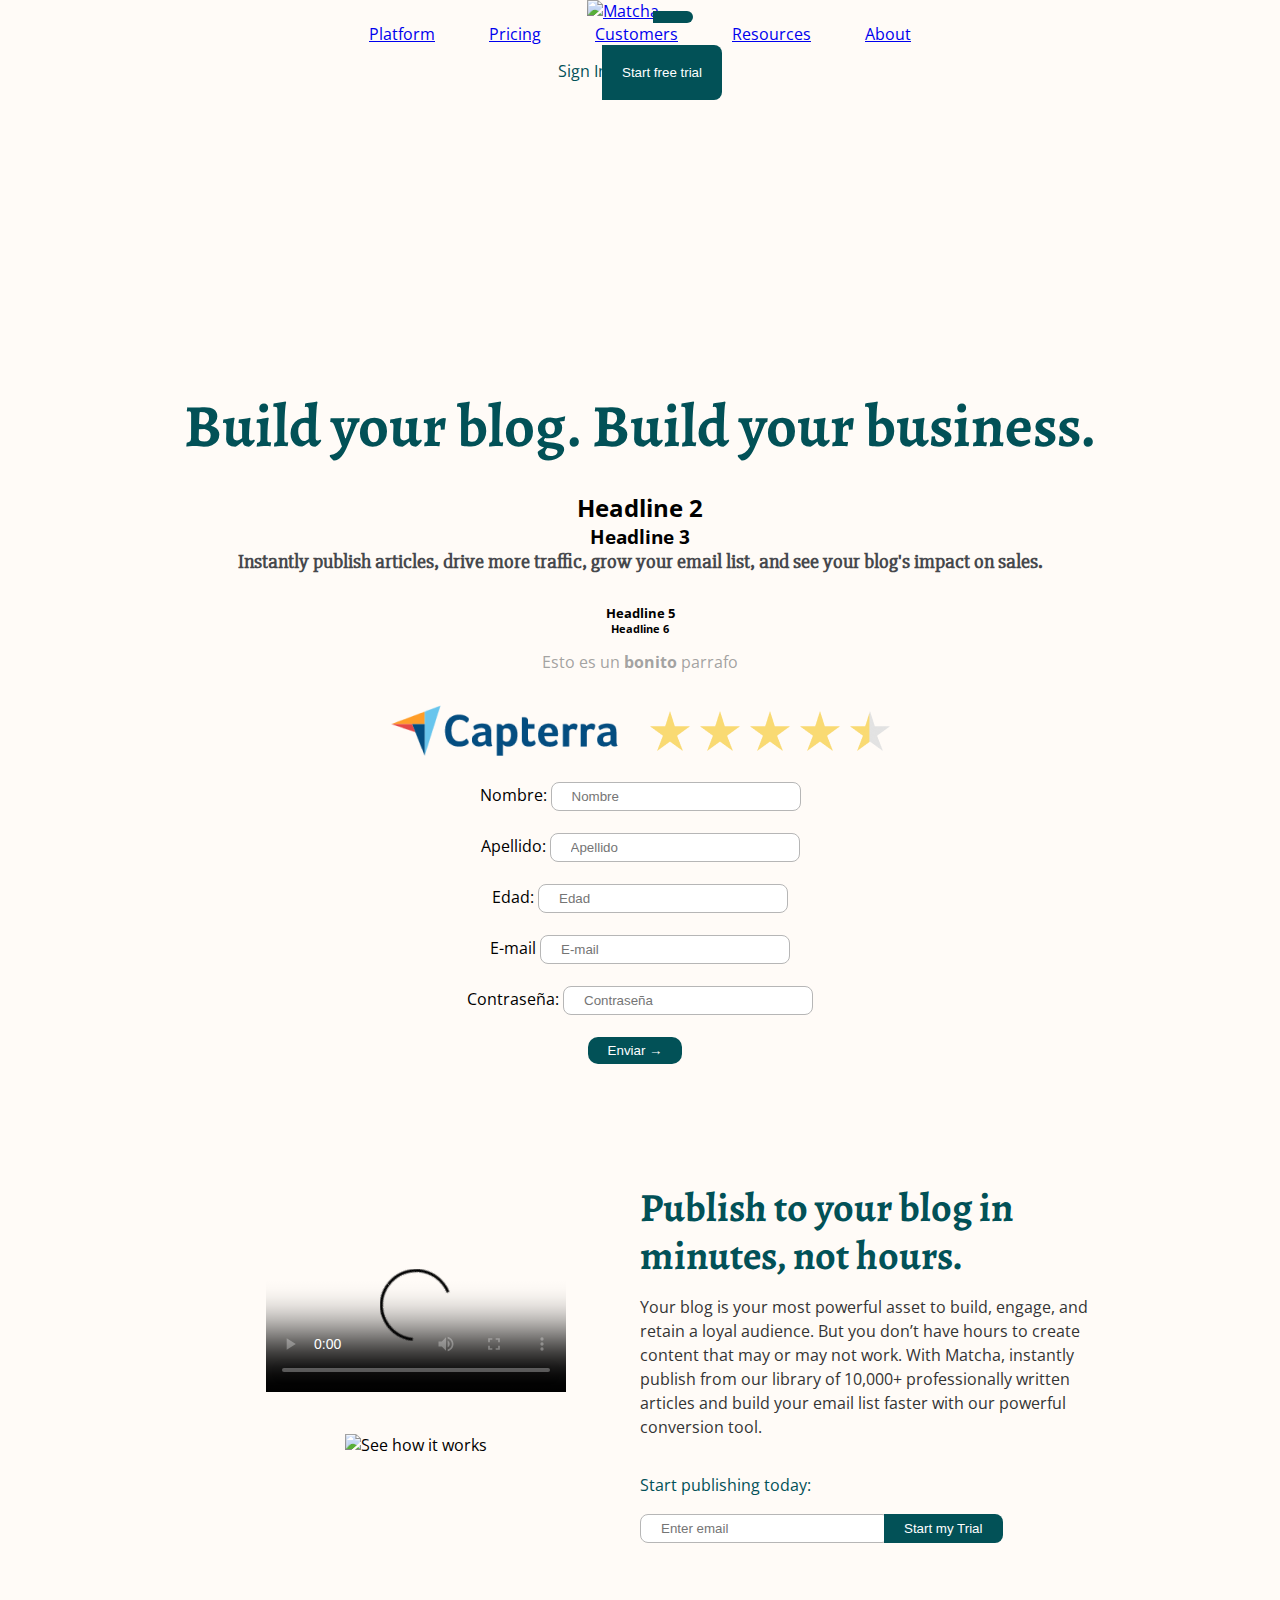
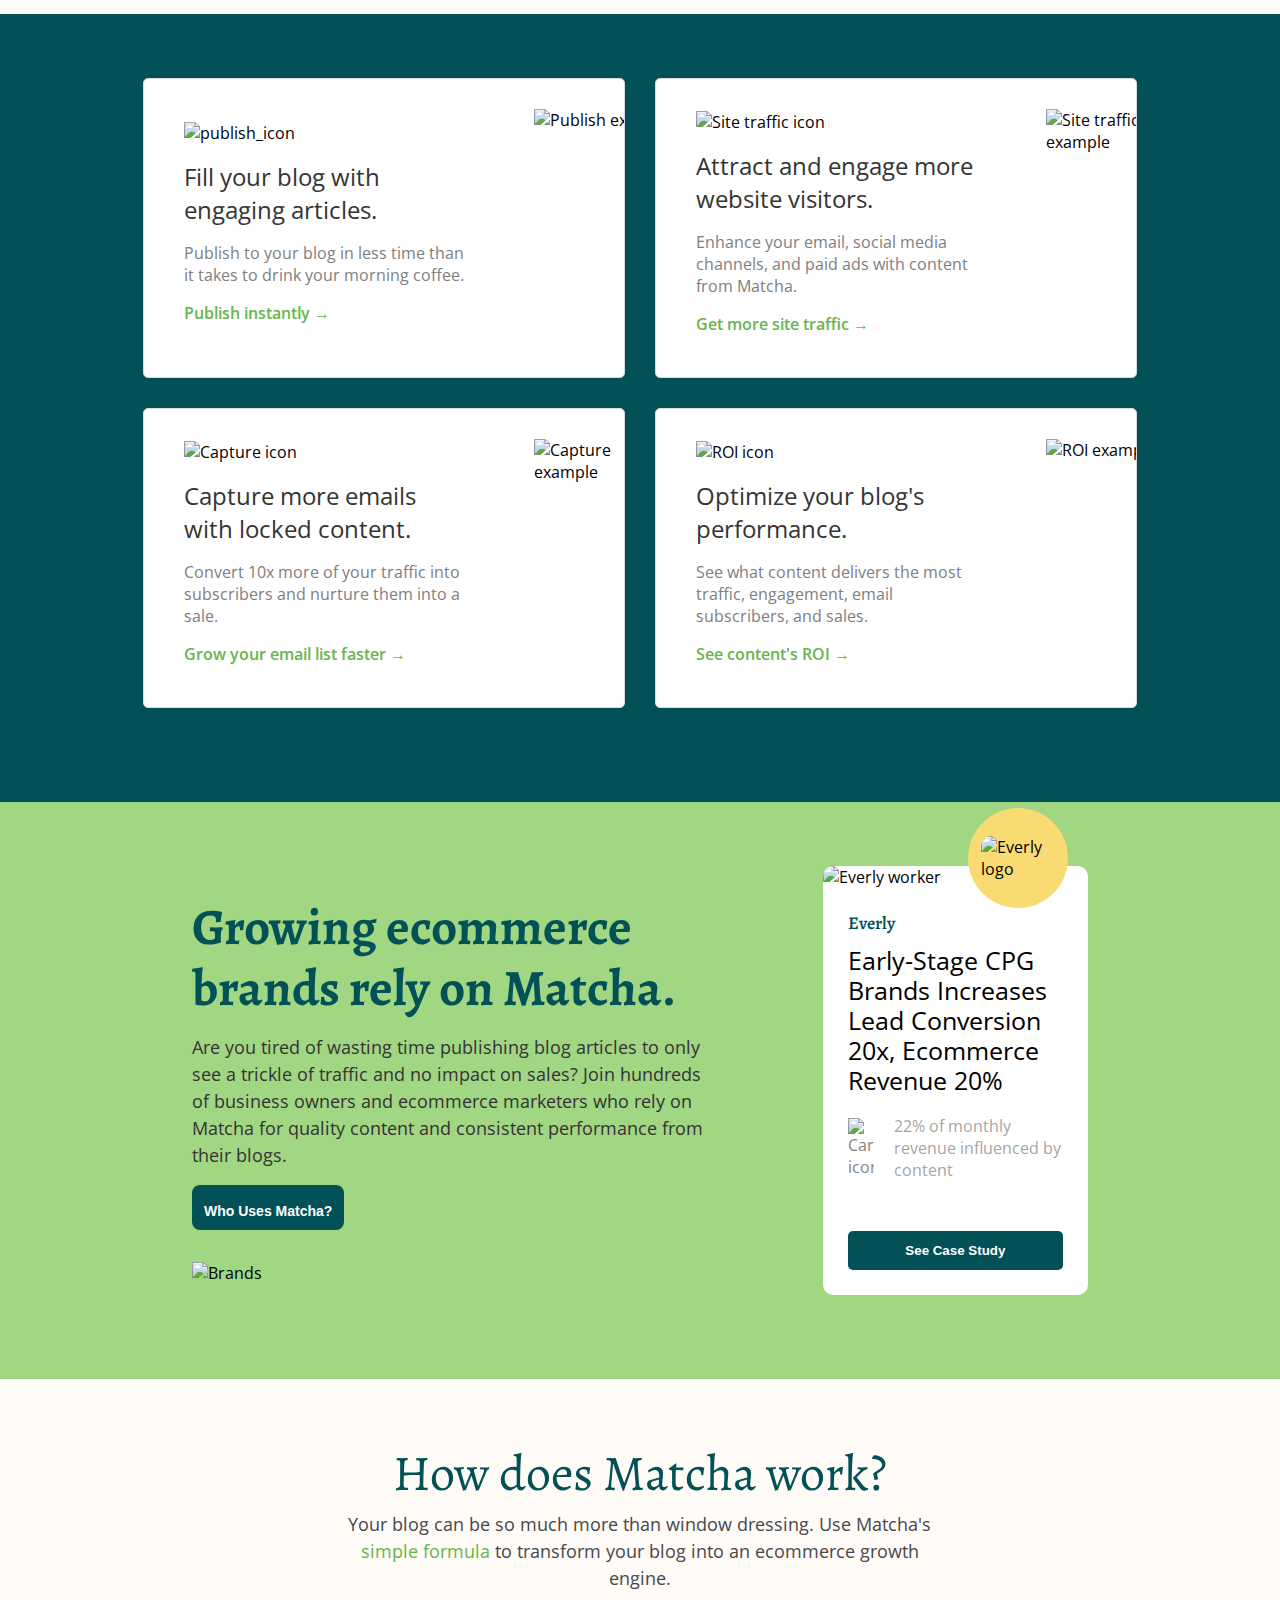
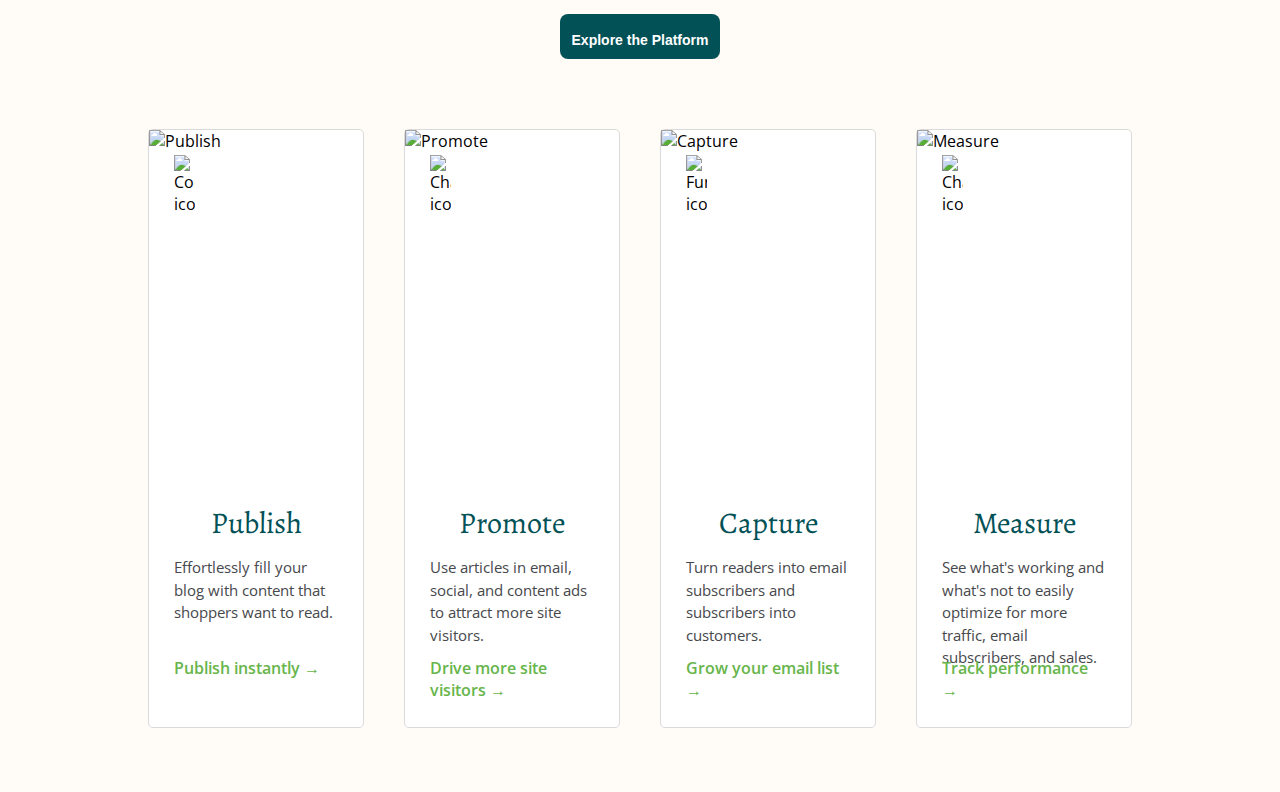
==== commit 0e997a27: "Prework s6" ====
--- a/index.html
+++ b/index.html
@@ -2,15 +2,19 @@
 <html>
 
 <head>
-    <!-- Aquí va información importante pero no visible dentro del navegador -->
-    <title>Matcha</title>
-    <link rel="stylesheet" href="styles.css">
-    <link rel="preconnect" href="https://fonts.googleapis.com">
-    <link rel="preconnect" href="https://fonts.gstatic.com" crossorigin>
-    <link href="https://fonts.googleapis.com/css2?family=Alegreya:wght@800&family=Open+Sans:wght@300&family=Slabo+27px&display=swap" rel="stylesheet">
-    <meta charset="UTF-8">
-    <meta name="viewport" content="width=device-width, initial-scale=1.0, user-scalable=no">
-    <!--En el valor del atributo content de esta etiqueta hemos establecido ciertas reglas tales como 
+  <!-- Aquí va información importante pero no visible dentro del navegador -->
+  <title>Matcha</title>
+  <link href="https://cdn.jsdelivr.net/npm/bootstrap@5.0.2/dist/css/bootstrap.min.css" rel="stylesheet"
+    integrity="sha384-EVSTQN3/azprG1Anm3QDgpJLIm9Nao0Yz1ztcQTwFspd3yD65VohhpuuCOmLASjC" crossorigin="anonymous" />
+  <link rel="stylesheet" type="text/css" href="styles.css">
+  <link rel="preconnect" href="https://fonts.googleapis.com">
+  <link rel="preconnect" href="https://fonts.gstatic.com" crossorigin>
+  <link
+    href="https://fonts.googleapis.com/css2?family=Alegreya:wght@800&family=Open+Sans:wght@300&family=Slabo+27px&display=swap"
+    rel="stylesheet">
+  <meta charset="UTF-8">
+  <meta name="viewport" content="width=device-width, initial-scale=1.0, user-scalable=no">
+  <!--En el valor del atributo content de esta etiqueta hemos establecido ciertas reglas tales como 
         indicar que el width siempre va a hacer el tamaño del dispositivo del cuál se está viendo 
         nuestro sitio web, a su vez, por defecto indicamos que la escala inicial de la página es de 1, 
         esto nos sirve para dispositivos táctiles que tienen capacidad de hacer zoom y que pueden 
@@ -19,7 +23,7 @@
 </head>
 
 <body>
-    <section class="fixedHeader">
+  <!--<section class="fixedHeader">
         <header class="header">
             <a href=".index.html" class="logo">
                 <img src="https://getmatcha.com/wp-content/themes/getmatcha/img/footer_logo.svg" alt="Logo de Matcha">
@@ -38,258 +42,299 @@
                 <button>Start free trial</button>
             </div>
         </header>
-    </section>
-    <main>
-        <!-- Esto es lo que se verá en el navegador web -->
-        <h1>Build your blog. Build your business.</h1>
-        <h2>Headline 2</h2>
-        <h3>Headline 3</h3>
-        <h4>Instantly publish articles, drive more traffic, grow your email list, and see your blog's
-            impact on sales.
-        </h4>
-        <h5>Headline 5</h5>
-        <h6>Headline 6</h6>
-        <p>Esto es un <b>bonito</b> parrafo</p>
-
-        <figure class="banner">
-            <img src="capterra.png" alt="Logo capterra" />
-        </figure>
-
-        <!-- <input type="text"><br><br> -->
+    </section>-->
+  <nav class="navbar navbar-expand-lg navbar-light bg-light fixed-top">
+    <a class="navbar-brand" href="#">
+      <img src="https://getmatcha.com/wp-content/themes/getmatcha/img/footer_logo.svg" alt="Matcha" />
+    </a>
+    <button class="navbar-toggler" type="button" data-toggle="collapse" data-target="#navbarSupportedContent"
+      aria-controls="navbarSupportedContent" aria-expanded="false" aria-label="Toggle navigation">
+      <span class="navbar-toggler-icon"></span>
+    </button>
+
+    <div class="collapse navbar-collapse" id="navbarSupportedContent">
+      <ul class="navbar-nav mx-auto">
+        <li class="nav-item active">
+          <a class="nav-link" href="#">Platform</a>
+        </li>
+        <li class="nav-item">
+          <a class="nav-link" href="#">Pricing</a>
+        </li>
+        <li class="nav-item">
+          <a class="nav-link" href="#">Customers</a>
+        </li>
+        <li class="nav-item">
+          <a class="nav-link" href="#">Resources</a>
+        </li>
+        <li class="nav-item">
+          <a class="nav-link" href="#">About</a>
+        </li>
+      </ul>
+      <form class="form-inline my-2 my-lg-0">
+        <a>Sign In</a>
+        <button>Start free trial</button>
+      </form>
+    </div>
+  </nav>
+  <main>
+    <!-- Esto es lo que se verá en el navegador web -->
+    <h1>Build your blog. Build your business.</h1>
+    <h2>Headline 2</h2>
+    <h3>Headline 3</h3>
+    <h4>Instantly publish articles, drive more traffic, grow your email list, and see your blog's
+      impact on sales.
+    </h4>
+    <h5>Headline 5</h5>
+    <h6>Headline 6</h6>
+    <p>Esto es un <b>bonito</b> parrafo</p>
+
+    <figure class="banner">
+      <img src="capterra.png" alt="Logo capterra" />
+    </figure>
+
+    <!-- <input type="text"><br><br> -->
+    <div>
+      <form>
+        <label for="name">Nombre:</label>
+        <!--El for nos esta relacionando el texto con la informacion que registro el usuario-->
+        <input type="text" id="name" name="userName" placeholder="Nombre" required /><br /><br />
+        <!--El placeholder pone el texto dentro del cuadro de input, el required no permite enviar el formulario a menos que sea llenado ese espacio-->
+        <label for="lastName">Apellido:</label>
+        <input type="text" id="lastName" name="userLastName" placeholder="Apellido" required /><br /><br />
+        <label for="age">Edad:</label>
+        <input type="number" id="age" name="userAge" placeholder="Edad" required /><br /><br />
+        <label for="email">E-mail</label>
+        <input type="email" id="email" name="userEmail" placeholder="E-mail" required /><br /><br />
+        <label for="password">Contraseña:</label>
+        <input type="password" id="password" name="userPassword" placeholder="Contraseña" required /><br /><br />
+        <button type="submit">Enviar &rarr;</button>
+      </form>
+    </div>
+  </main>
+  <section class="promo">
+    <article class="explainVideo">
+      <video controls
+        poster="https://cdn.videvo.net/videvo_files/video/premium/video0036/thumbnails/computer_code00_small.jpg">
+        <source type="video/webm"
+          src="https://cdn.videvo.net/videvo_files/video/premium/video0036/small_watermarked/computer_code00_preview.webm" />
+        <source type="video/mp4"
+          src="https://cdn.videvo.net/videvo_files/video/premium/video0036/small_watermarked/computer_code00_preview.mp4" />
+      </video>
+      <figure>
+        <img src="https://getmatcha.com/wp-content/themes/getmatcha/img/see_how_it_works.png" alt="See how it works">
+      </figure>
+    </article>
+    <article class="freeTrial">
+      <h3>Publish to your blog in minutes, not hours.</h3>
+      <p>
+        Your blog is your most powerful asset to build, engage, and retain a loyal audience. But you don’t have
+        hours to create content that may or may not work. With Matcha, instantly publish from our library of
+        10,000+
+        professionally written articles and build your email list faster with our powerful conversion tool.
+      </p>
+      <form>
+        <p>Start publishing today:</p>
         <div>
-            <form>
-                <label for="name">Nombre:</label>
-                <!--El for nos esta relacionando el texto con la informacion que registro el usuario-->
-                <input type="text" id="name" name="userName" placeholder="Nombre" required /><br /><br />
-                <!--El placeholder pone el texto dentro del cuadro de input, el required no permite enviar el formulario a menos que sea llenado ese espacio-->
-                <label for="lastName">Apellido:</label>
-                <input type="text" id="lastName" name="userLastName" placeholder="Apellido" required /><br /><br />
-                <label for="age">Edad:</label>
-                <input type="number" id="age" name="userAge" placeholder="Edad" required /><br /><br />
-                <label for="email">E-mail</label>
-                <input type="email" id="email" name="userEmail" placeholder="E-mail" required /><br /><br />
-                <label for="password">Contraseña:</label>
-                <input type="password" id="password" name="userPassword" placeholder="Contraseña"
-                    required /><br /><br />
-                <button type="submit">Enviar &rarr;</button>
-            </form>
-        </div>
-    </main>
-    <section class="promo">
-        <article class="explainVideo">
-            <video controls
-                poster="https://cdn.videvo.net/videvo_files/video/premium/video0036/thumbnails/computer_code00_small.jpg">
-                <source type="video/webm"
-                    src="https://cdn.videvo.net/videvo_files/video/premium/video0036/small_watermarked/computer_code00_preview.webm" />
-                <source type="video/mp4"
-                    src="https://cdn.videvo.net/videvo_files/video/premium/video0036/small_watermarked/computer_code00_preview.mp4" />
-            </video>
+          <input type="text" placeholder="Enter email" />
+          <button>Start my Trial</button>
+        </div>
+      </form>
+    </article>
+  </section>
+
+  <section class="features">
+    <article class="feat-art">
+      <div class="feat-content">
+        <figure>
+          <img src="https://getmatcha.com/wp-content/themes/getmatcha/img/icon_publish.png" alt="publish_icon">
+        </figure>
+        <h3>Fill your blog with engaging articles.</h3>
+        <p>Publish to your blog in less time than it takes to drink your morning coffee.</p>
+        <a href="">Publish instantly &rarr;</a>
+      </div>
+      <div class="feat-image">
+        <figure>
+          <img src="https://getmatcha.com/wp-content/themes/getmatcha/img/image_publish.png" alt="Publish example">
+        </figure>
+      </div>
+    </article>
+    <article class="feat-art">
+      <div class="feat-content">
+        <figure>
+          <img src="https://getmatcha.com/wp-content/themes/getmatcha/img/icon_site_traffic.png"
+            alt="Site traffic icon">
+        </figure>
+        <h3>Attract and engage more website visitors.</h3>
+        <p>Enhance your email, social media channels, and paid ads with content from Matcha.</p>
+        <a href="">Get more site traffic &rarr;</a>
+      </div>
+      <div class="feat-image">
+        <figure>
+          <img src="https://getmatcha.com/wp-content/themes/getmatcha/img/image_site_traffic.png"
+            alt="Site traffic example">
+        </figure>
+      </div>
+    </article>
+    <article class="feat-art">
+      <div class="feat-content">
+        <figure>
+          <img src="https://getmatcha.com/wp-content/themes/getmatcha/img/icon_capture.png" alt="Capture icon">
+        </figure>
+        <h3>Capture more emails with locked content.</h3>
+        <p>Convert 10x more of your traffic into subscribers and nurture them into a sale.</p>
+        <a href="">Grow your email list faster &rarr;</a>
+      </div>
+      <div class="feat-image">
+        <figure>
+          <img src="https://getmatcha.com/wp-content/themes/getmatcha/img/image_capture.png" alt="Capture example">
+        </figure>
+      </div>
+    </article>
+    <article class="feat-art">
+      <div class="feat-content">
+        <figure>
+          <img src="https://getmatcha.com/wp-content/themes/getmatcha/img/icon_roi.png" alt="ROI icon">
+        </figure>
+        <h3>Optimize your blog's performance.</h3>
+        <p>See what content delivers the most traffic, engagement, email subscribers, and sales.</p>
+        <a href="">See content's ROI &rarr;</a>
+      </div>
+      <div class="feat-image">
+        <figure>
+          <img src="https://getmatcha.com/wp-content/themes/getmatcha/img/image_roi.png" alt="ROI example">
+        </figure>
+      </div>
+    </article>
+  </section>
+
+  <section class="caseStudies">
+    <article class="overview">
+      <h2>Growing ecommerce brands rely on Matcha.</h2>
+      <p>Are you tired of wasting time publishing blog articles to only see a trickle of traffic and no impact on
+        sales? Join hundreds of business owners and ecommerce marketers who rely on Matcha for quality content
+        and consistent performance from their blogs.
+      </p>
+      <button> Who Uses Matcha? </button>
+      <figure>
+        <img src="https://getmatcha.com/wp-content/uploads/2019/09/brands_group.png" alt="Brands">
+      </figure>
+    </article>
+    <article class="stories-carousel">
+      <div class="carousel-item">
+        <div class="card">
+          <div class="card-media">
             <figure>
-                <img src="https://getmatcha.com/wp-content/themes/getmatcha/img/see_how_it_works.png"
-                    alt="See how it works">
+              <img src="https://getmatcha.com/wp-content/uploads/2019/05/profile-headshot-square.png"
+                alt="Everly worker">
             </figure>
-        </article>
-        <article class="freeTrial">
-            <h3>Publish to your blog in minutes, not hours.</h3>
-            <p>
-                Your blog is your most powerful asset to build, engage, and retain a loyal audience. But you don’t have
-                hours to create content that may or may not work. With Matcha, instantly publish from our library of
-                10,000+
-                professionally written articles and build your email list faster with our powerful conversion tool.
-            </p>
-            <form>
-                <p>Start publishing today:</p>
-                <div>
-                    <input type="text" placeholder="Enter email" />
-                    <button>Start my Trial</button>
-                </div>
-            </form>
-        </article>
-    </section>
-
-    <section class="features">
-        <article class="feat-art">
-            <div class="feat-content">
-                <figure>
-                    <img src="https://getmatcha.com/wp-content/themes/getmatcha/img/icon_publish.png"
-                        alt="publish_icon">
-                </figure>
-                <h3>Fill your blog with engaging articles.</h3>
-                <p>Publish to your blog in less time than it takes to drink your morning coffee.</p>
-                <a href="">Publish instantly &rarr;</a>
+            <div class="company">
+              <img src="https://getmatcha.com/wp-content/uploads/2019/05/everly_logo_blue_v3_x60@2x.png"
+                alt="Everly logo">
             </div>
-            <div class="feat-image">
-                <figure>
-                    <img src="https://getmatcha.com/wp-content/themes/getmatcha/img/image_publish.png"
-                        alt="Publish example">
-                </figure>
+          </div>
+          <div class="card-body">
+            <h4>Everly</h4>
+            <h3>Early-Stage CPG Brands Increases Lead Conversion 20x, Ecommerce Revenue 20%</h3>
+            <div class="results">
+              <img src="https://getmatcha.com/wp-content/themes/getmatcha/img/icon_cart.png" alt="Cart icon">
+              <p>22% of monthly revenue influenced by content</p>
             </div>
-        </article>
-        <article class="feat-art">
-            <div class="feat-content">
-                <figure>
-                    <img src="https://getmatcha.com/wp-content/themes/getmatcha/img/icon_site_traffic.png"
-                        alt="Site traffic icon">
-                </figure>
-                <h3>Attract and engage more website visitors.</h3>
-                <p>Enhance your email, social media channels, and paid ads with content from Matcha.</p>
-                <a href="">Get more site traffic &rarr;</a>
-            </div>
-            <div class="feat-image">
-                <figure>
-                    <img src="https://getmatcha.com/wp-content/themes/getmatcha/img/image_site_traffic.png"
-                        alt="Site traffic example">
-                </figure>
-            </div>
-        </article>
-        <article class="feat-art">
-            <div class="feat-content">
-                <figure>
-                    <img src="https://getmatcha.com/wp-content/themes/getmatcha/img/icon_capture.png"
-                        alt="Capture icon">
-                </figure>
-                <h3>Capture more emails with locked content.</h3>
-                <p>Convert 10x more of your traffic into subscribers and nurture them into a sale.</p>
-                <a href="">Grow your email list faster &rarr;</a>
-            </div>
-            <div class="feat-image">
-                <figure>
-                    <img src="https://getmatcha.com/wp-content/themes/getmatcha/img/image_capture.png"
-                        alt="Capture example">
-                </figure>
-            </div>
-        </article>
-        <article class="feat-art">
-            <div class="feat-content">
-                <figure>
-                    <img src="https://getmatcha.com/wp-content/themes/getmatcha/img/icon_roi.png" alt="ROI icon">
-                </figure>
-                <h3>Optimize your blog's performance.</h3>
-                <p>See what content delivers the most traffic, engagement, email subscribers, and sales.</p>
-                <a href="">See content's ROI &rarr;</a>
-            </div>
-            <div class="feat-image">
-                <figure>
-                    <img src="https://getmatcha.com/wp-content/themes/getmatcha/img/image_roi.png" alt="ROI example">
-                </figure>
-            </div>
-        </article>
-    </section>
-
-    <section class="caseStudies">
-        <article class="overview">
-            <h2>Growing ecommerce brands rely on Matcha.</h2>
-            <p>Are you tired of wasting time publishing blog articles to only see a trickle of traffic and no impact on
-                sales? Join hundreds of business owners and ecommerce marketers who rely on Matcha for quality content
-                and consistent performance from their blogs.
-            </p>
-            <button> Who Uses Matcha? </button>
-            <figure>
-                <img src="https://getmatcha.com/wp-content/uploads/2019/09/brands_group.png" alt="Brands">
-            </figure>
-        </article>
-        <article class="stories-carousel">
-            <div class="carousel-item">
-                <div class="card">
-                    <div class="card-media">
-                        <figure>
-                            <img src="https://getmatcha.com/wp-content/uploads/2019/05/profile-headshot-square.png"
-                                alt="Everly worker">
-                        </figure>
-                        <div class="company">
-                            <img src="https://getmatcha.com/wp-content/uploads/2019/05/everly_logo_blue_v3_x60@2x.png"
-                                alt="Everly logo">
-                        </div>
-                    </div>
-                    <div class="card-body">
-                        <h4>Everly</h4>
-                        <h3>Early-Stage CPG Brands Increases Lead Conversion 20x, Ecommerce Revenue 20%</h3>
-                        <div class="results">
-                            <img src="https://getmatcha.com/wp-content/themes/getmatcha/img/icon_cart.png"
-                                alt="Cart icon">
-                            <p>22% of monthly revenue influenced by content</p>
-                        </div>
-                    </div>
-                    <div class="card-footer">
-                        <button>See Case Study</button>
-                    </div>
-                </div>
-            </div>
-        </article>
-    </section>
-
-    <section class="howDoesItWork">
-        <h2 class="title">How does Matcha work?</h2>
-        <p class="description">
-            Your blog can be so much more than window dressing. Use Matcha's <a href="">simple formula</a> to transform
-            your blog into an ecommerce growth engine.
-        </p>
-        <button>Explore the Platform</button>
-        <div class="steps">
-            <article class="card-step">
-                <div class="card-step-image">
-                    <img src="https://getmatcha.com/wp-content/themes/getmatcha/img/ill-publish.png" alt="Publish"
-                        class="card-step-bg">
-                    <img src="https://getmatcha.com/wp-content/themes/getmatcha/img/icon_content.png" alt="Content icon"
-                        class="card-step-icon">
-                </div>
-                <div class="card-step-body">
-                    <h3>Publish</h3>
-                    <p>
-                        Effortlessly fill your blog with content that shoppers want to read.
-                    </p>
-                    <a href="">Publish instantly &rarr;</a>
-                </div>
-            </article>
-            <article class="card-step">
-                <div class="card-step-image">
-                    <img src="https://getmatcha.com/wp-content/themes/getmatcha/img/ill-promote.png" alt="Promote"
-                        class="card-step-bg">
-                    <img src="https://getmatcha.com/wp-content/themes/getmatcha/img/icon_channels.png"
-                        alt="Channels icons" class="card-step-icon">
-                </div>
-                <div class="card-step-body">
-                    <h3>Promote</h3>
-                    <p>
-                        Use articles in email, social, and content ads to attract more site visitors.
-                    </p>
-                    <a href="">Drive more site visitors &rarr;</a>
-                </div>
-            </article>
-            <article class="card-step">
-                <div class="card-step-image">
-                    <img src="https://getmatcha.com/wp-content/themes/getmatcha/img/ill-capture.png" alt="Capture"
-                        class="card-step-bg">
-                    <img src="https://getmatcha.com/wp-content/themes/getmatcha/img/icon_funnel.png" alt="Funnel icon"
-                        class="card-step-icon">
-                </div>
-                <div class="card-step-body">
-                    <h3>Capture</h3>
-                    <p>
-                        Turn readers into email subscribers and subscribers into customers.
-                    </p>
-                    <a href="">Grow your email list &rarr;</a>
-                </div>
-            </article>
-            <article class="card-step">
-                <div class="card-step-image">
-                    <img src="https://getmatcha.com/wp-content/themes/getmatcha/img/ill-measure.png" alt="Measure"
-                        class="card-step-bg">
-                    <img src="https://getmatcha.com/wp-content/themes/getmatcha/img/icon_chart.png" alt="Chart icon"
-                        class="card-step-icon">
-                </div>
-                <div class="card-step-body">
-                    <h3>Measure</h3>
-                    <p>
-                        See what's working and what's not to easily optimize for more traffic, email subscribers, and
-                        sales.
-                    </p>
-                    <a href="">Track performance &rarr;</a>
-                </div>
-            </article>
-        </div>
-    </section>
-
+          </div>
+          <div class="card-footer">
+            <button>See Case Study</button>
+          </div>
+        </div>
+      </div>
+    </article>
+  </section>
+
+  <section class="howDoesItWork">
+    <h2 class="title">How does Matcha work?</h2>
+    <p class="description">
+      Your blog can be so much more than window dressing. Use Matcha's <a href="">simple formula</a> to transform
+      your blog into an ecommerce growth engine.
+    </p>
+    <button>Explore the Platform</button>
+    <div class="steps">
+      <article class="card-step">
+        <div class="card-step-image">
+          <img src="https://getmatcha.com/wp-content/themes/getmatcha/img/ill-publish.png" alt="Publish"
+            class="card-step-bg">
+          <img src="https://getmatcha.com/wp-content/themes/getmatcha/img/icon_content.png" alt="Content icon"
+            class="card-step-icon">
+        </div>
+        <div class="card-step-body">
+          <h3>Publish</h3>
+          <p>
+            Effortlessly fill your blog with content that shoppers want to read.
+          </p>
+          <a href="">Publish instantly &rarr;</a>
+        </div>
+      </article>
+      <article class="card-step">
+        <div class="card-step-image">
+          <img src="https://getmatcha.com/wp-content/themes/getmatcha/img/ill-promote.png" alt="Promote"
+            class="card-step-bg">
+          <img src="https://getmatcha.com/wp-content/themes/getmatcha/img/icon_channels.png" alt="Channels icons"
+            class="card-step-icon">
+        </div>
+        <div class="card-step-body">
+          <h3>Promote</h3>
+          <p>
+            Use articles in email, social, and content ads to attract more site visitors.
+          </p>
+          <a href="">Drive more site visitors &rarr;</a>
+        </div>
+      </article>
+      <article class="card-step">
+        <div class="card-step-image">
+          <img src="https://getmatcha.com/wp-content/themes/getmatcha/img/ill-capture.png" alt="Capture"
+            class="card-step-bg">
+          <img src="https://getmatcha.com/wp-content/themes/getmatcha/img/icon_funnel.png" alt="Funnel icon"
+            class="card-step-icon">
+        </div>
+        <div class="card-step-body">
+          <h3>Capture</h3>
+          <p>
+            Turn readers into email subscribers and subscribers into customers.
+          </p>
+          <a href="">Grow your email list &rarr;</a>
+        </div>
+      </article>
+      <article class="card-step">
+        <div class="card-step-image">
+          <img src="https://getmatcha.com/wp-content/themes/getmatcha/img/ill-measure.png" alt="Measure"
+            class="card-step-bg">
+          <img src="https://getmatcha.com/wp-content/themes/getmatcha/img/icon_chart.png" alt="Chart icon"
+            class="card-step-icon">
+        </div>
+        <div class="card-step-body">
+          <h3>Measure</h3>
+          <p>
+            See what's working and what's not to easily optimize for more traffic, email subscribers, and
+            sales.
+          </p>
+          <a href="">Track performance &rarr;</a>
+        </div>
+      </article>
+    </div>
+  </section>
+
+  <script
+    src="https://code.jquery.com/jquery-3.4.1.slim.min.js"
+    integrity="sha384-J6qa4849blE2+poT4WnyKhv5vZF5SrPo0iEjwBvKU7imGFAV0wwj1yYfoRSJoZ+n"
+    crossorigin="anonymous"
+  ></script>
+  <script
+    src="https://cdn.jsdelivr.net/npm/popper.js@1.16.0/dist/umd/popper.min.js"
+    integrity="sha384-Q6E9RHvbIyZFJoft+2mJbHaEWldlvI9IOYy5n3zV9zzTtmI3UksdQRVvoxMfooAo"
+    crossorigin="anonymous"
+  ></script>
+  <script
+    src="https://stackpath.bootstrapcdn.com/bootstrap/4.4.1/js/bootstrap.min.js"
+    integrity="sha384-wfSDF2E50Y2D1uUdj0O3uMBJnjuUD4Ih7YwaYd1iqfktj0Uod8GCExl3Og8ifwB6"
+    crossorigin="anonymous"
+  ></script>
 </body>
 
 </html>--- a/styles.css
+++ b/styles.css
@@ -13,13 +13,13 @@
   }
   
   .navbar {
-    width: 65%; /*El ancho de este elemento será del 65% del tamaño total de la hoja*/
+    /*width: 65%; El ancho de este elemento será del 65% del tamaño total de la hoja*/
     text-align: center; /*La alineación del texto en el eje horizontal*/
     color: #025157; /*Color del texto dentro del elemento navbar*/
     background-color: #fffbf7;
     vertical-align: middle; /*La alineación deltexto en el eje vertical*/
   }
-  
+
   .actions {
     text-align: right;
     font-weight: 600; /*Especifica el peso o el grueso de la letra*/
